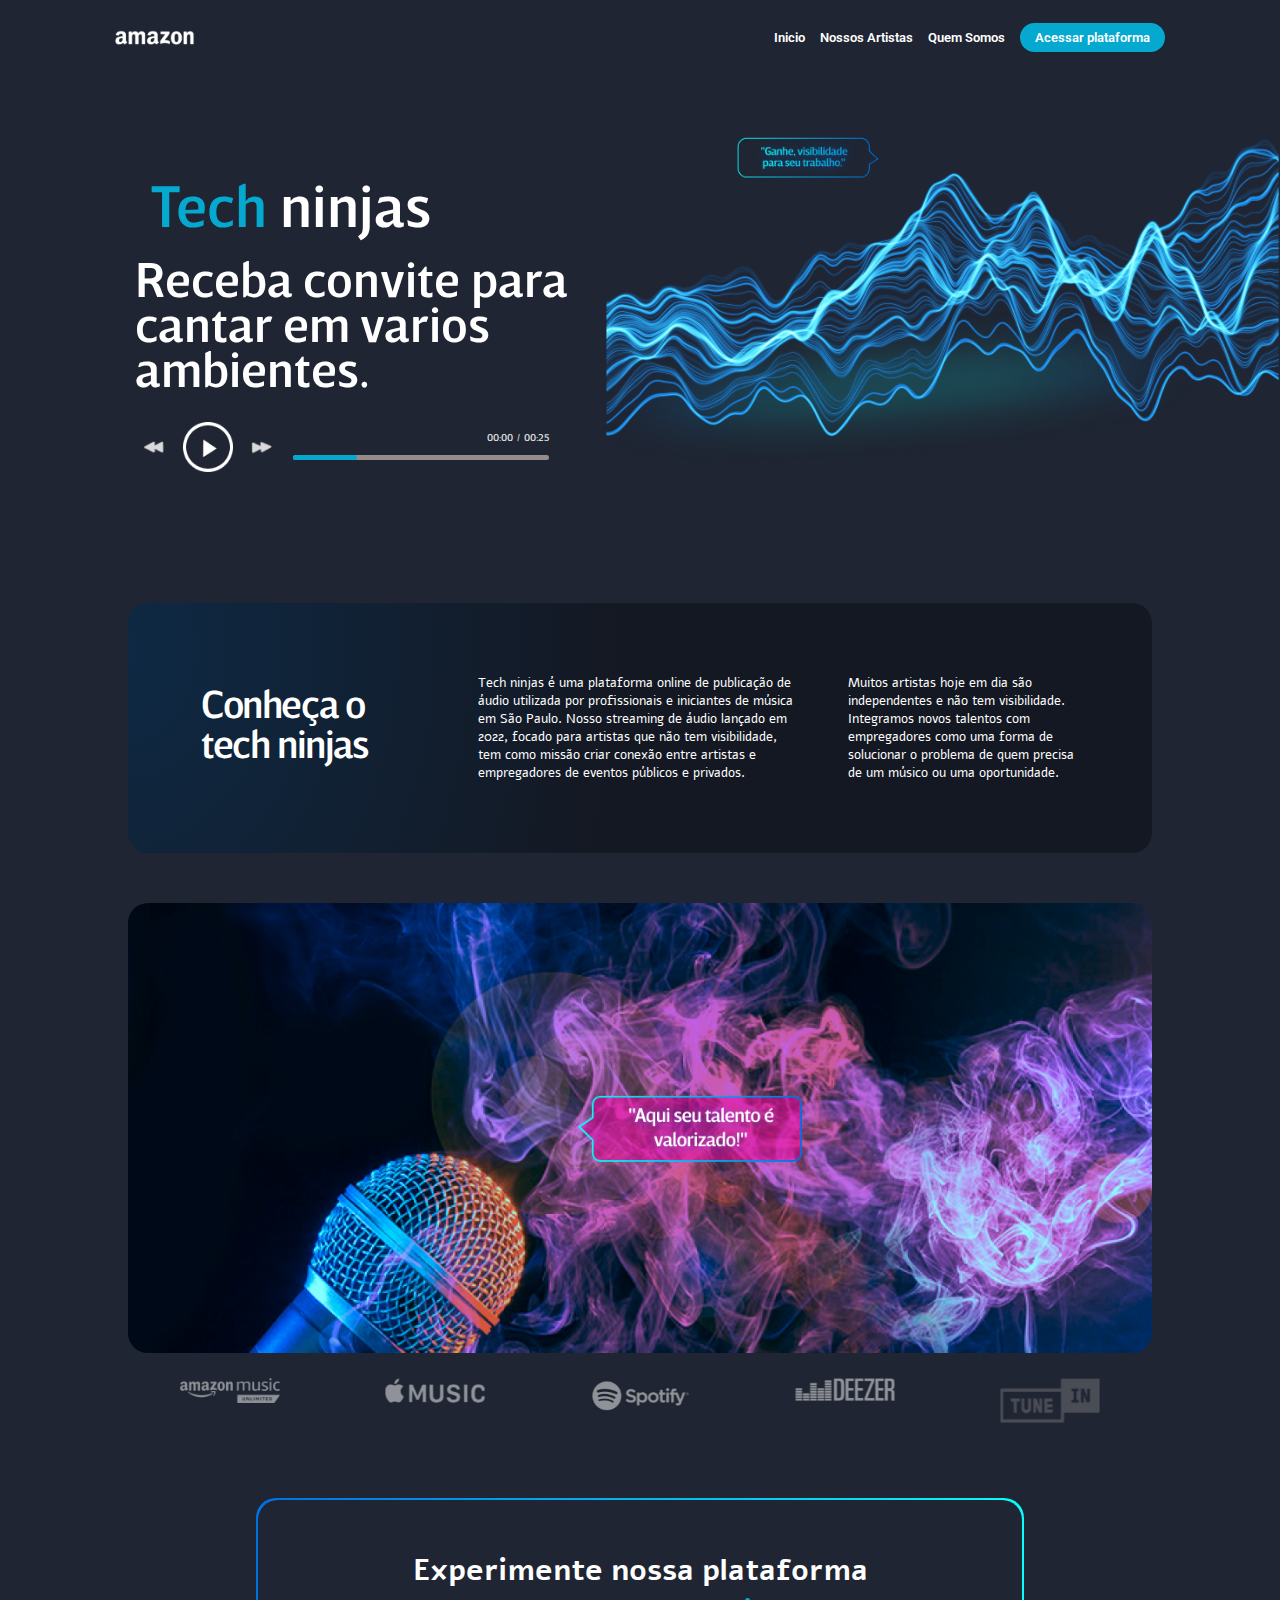
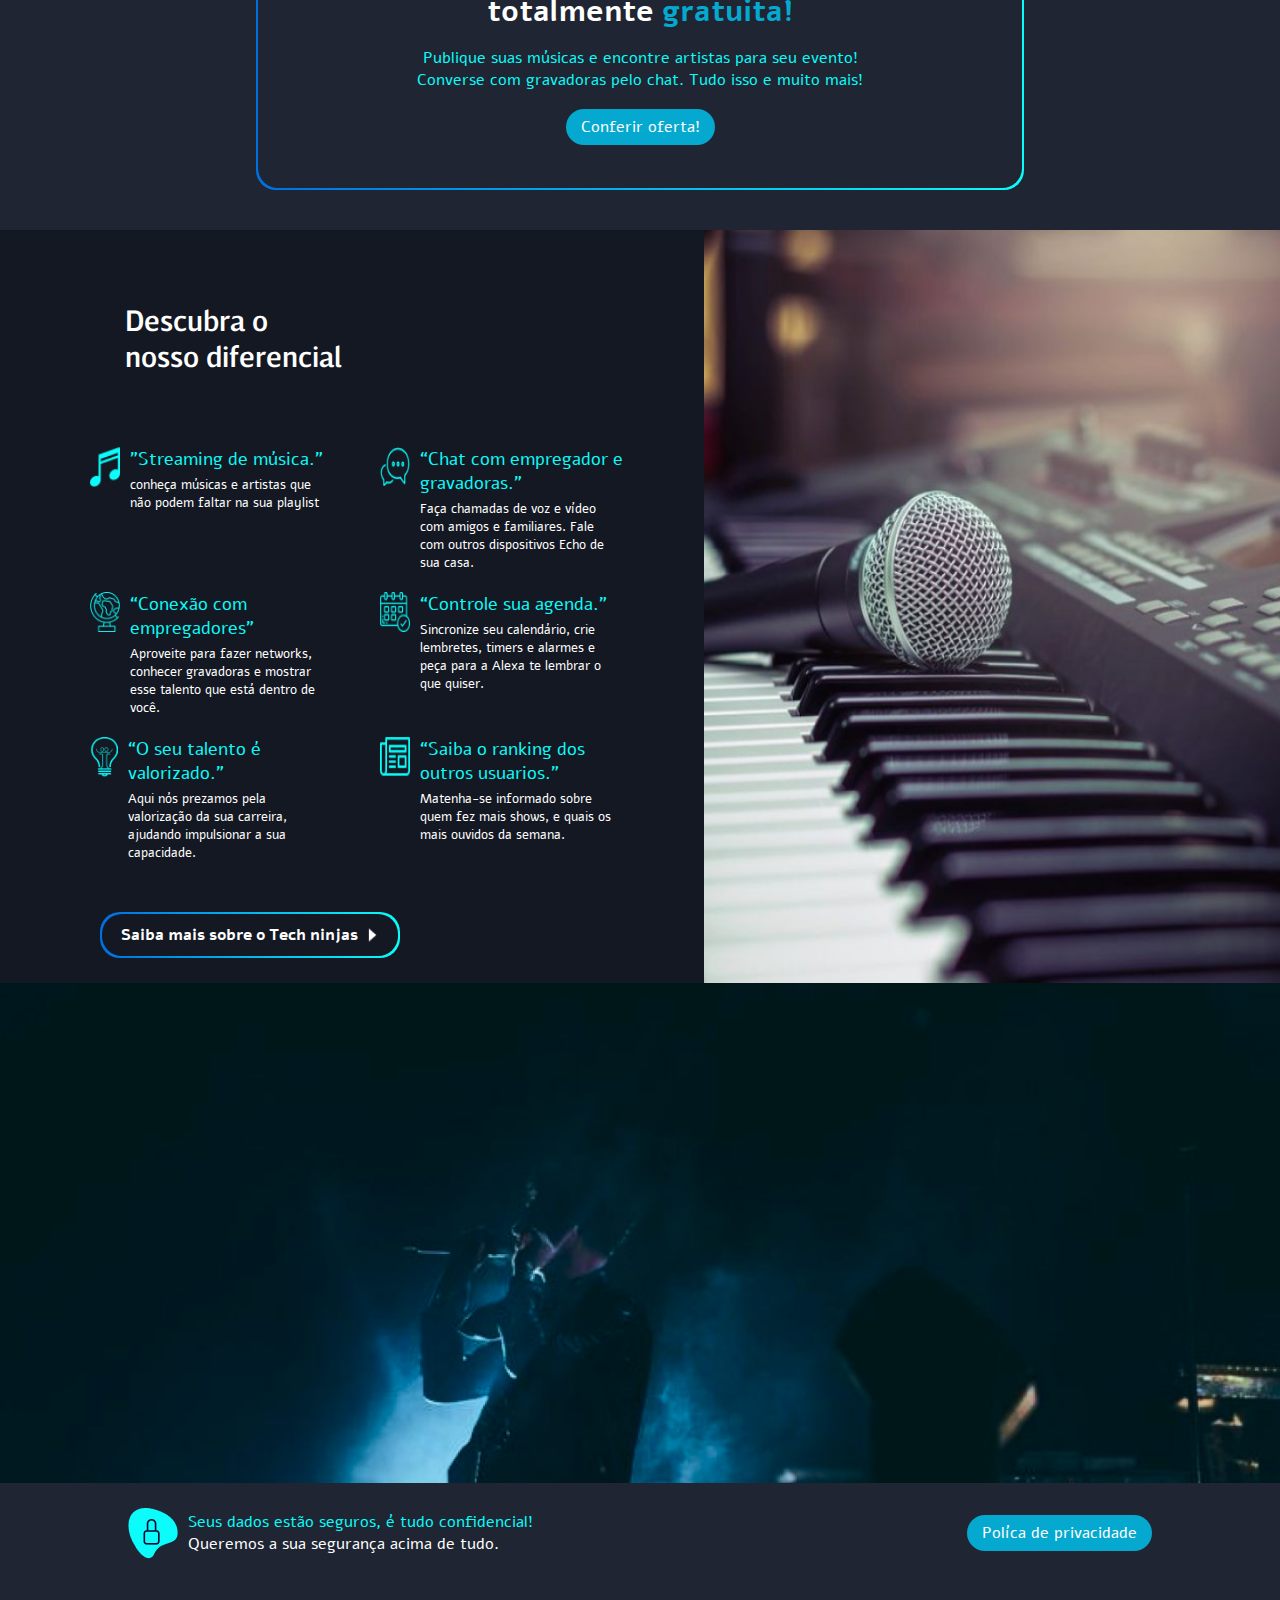
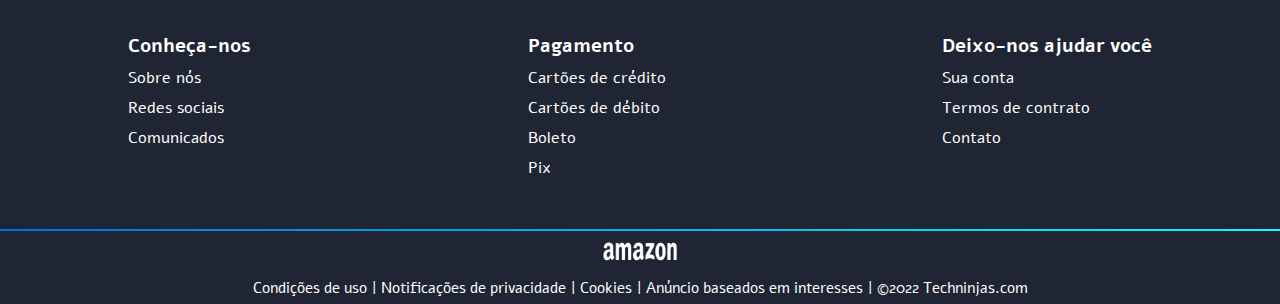
==== index.html @ 5937e390 "Home" ====
<!DOCTYPE html>
<html lang="en">

<head>
    <meta charset="UTF-8">
    <meta http-equiv="X-UA-Compatible" content="IE=edge">
    <meta name="viewport" content="width=device-width, initial-scale=1.0">
    <link rel="stylesheet" href="./css/fonts.css">
    <link rel="stylesheet" href="./css/index.css">
    <title>Home</title>
</head>

<body>
    <header>
        <nav>
            <img src="./img/home/logo.png" alt="logo" class="logo">
            <ul class="menu-principal">
                <li> <a href="#">Inicio</a> </li>
                <li> <a href="#">Nossos Artistas</a> </li>
                <li> <a href="#">Quem Somos</a> </li>
                <li> <a href="#" class="acessar">Acessar plataforma</a> </li>
            </ul>
        </nav>
    </header>
    <main>
        <section class="section-1">
            <div class="esquerda">
                <span class="titulo"><span>Tech</span> ninjas</span>
                <p>Receba convite para cantar em varios ambientes.</p>
                <div class="player">
                    <img src="./img/home/back.png" alt="" class="back">
                    <img src="./img/home/play.png" alt="" class="play">
                    <img src="./img/home/next.png" alt="" class="next">
                    <div class="progresso">
                        <span>
                            <span class="atual" id="atual">00:00 </span> &nbsp; / &nbsp; <span class="total" id="total">
                                00:25</span>
                        </span>
                        <progress id="progress" min="0" step="1" max="100" value="25">50</progress>
                    </div>
                </div>
            </div>
            <div class="direita">
                <img src="./img/home/Imagem_destaque.png" alt="imagem">
            </div>
        </section>

        <section class="section-2">
            <div>
                <h5>Conheça o tech ninjas</h5>
                <p>Tech ninjas é uma plataforma online de publicação de áudio utilizada por profissionais e iniciantes
                    de música em São Paulo. Nosso streaming de áudio lançado em 2022, focado para artistas que não tem
                    visibilidade, tem como missão criar conexão entre artistas e empregadores de eventos públicos e
                    privados.</p>
                <p class="ultimo-texto">Muitos artistas hoje em dia são independentes e não tem visibilidade. Integramos
                    novos talentos com
                    empregadores como uma forma de solucionar o problema de quem precisa de um músico ou uma
                    oportunidade.</p>
            </div>
        </section>
        <section class="section-3">
            <div>
                <div class="fundo_microfone"></div>
                <div class="patrocinios">
                    <img src="./img/home/amazon-music.png" alt="">
                    <img src="./img/home/apple-music.png" alt="">
                    <img src="./img/home/spotify.png" alt="">
                    <img src="./img/home/deezer.png" alt="">
                    <img src="./img/home/tunein.png" alt="">
                </div>
            </div>
        </section>

        <section class="section-4">
            <div class="borda">
                <div class="conteudo">
                    <h4>
                        Experimente nossa plataforma
                        <br>
                        totalmente <span class="destaque"> gratuita!</span>
                    </h4>
                    <p>
                        Publique suas músicas e encontre artistas para seu evento! <br>
                        Converse com gravadoras pelo chat. Tudo isso e muito mais!
                    </p>
                    <a href="#" class="acessar">Conferir oferta!</a>
                </div>
            </div>
        </section>

        <section class="section-5">
            <div class="esquerda">
                <div class="conteudo">
                    <h4>Descubra o <br> nosso diferencial </h4>
                    <div class="diferenciais">
                        <div class="diferencial">
                            <img src="./img/home/nota-musical.png" alt="">
                            <div>
                                <h5>"Streaming de música."</h5>
                                <p>conheça músicas e artistas que <br> não podem faltar na sua playlist </p>
                            </div>
                        </div>
                        <div class="diferencial">
                            <img src="./img/home/Group.png" alt="">
                            <div>
                                <h5>“Chat com empregador e gravadoras.”</h5>
                                <p>Faça chamadas de voz e vídeo <br> com amigos e familiares. Fale <br> com outros
                                    dispositivos
                                    Echo de <br> sua casa. </p>
                            </div>
                        </div>
                        <div class="diferencial">
                            <img src="./img/home/globo-terrestre.png" alt="">
                            <div>
                                <h5>“Conexão com empregadores”</h5>
                                <p>Aproveite para fazer networks, <br> conhecer gravadoras e mostrar <br> esse talento
                                    que está dentro de <br> você.</p>
                            </div>
                        </div>
                        <div class="diferencial">
                            <img src="./img/home/data-limite.png" alt="">
                            <div>
                                <h5>“Controle sua agenda.”</h5>
                                <p>Sincronize seu calendário, crie <br> lembretes, timers e alarmes e <br> peça para a
                                    Alexa te
                                    lembrar o <br> que quiser.
                                </p>
                            </div>
                        </div>
                        <div class="diferencial">
                            <img src="./img/home/talento.png" alt="">
                            <div>
                                <h5>“O seu talento é valorizado.”</h5>
                                <p>Aqui nós prezamos pela <br> valorização da sua carreira, <br> ajudando impulsionar a
                                    sua <br>
                                    capacidade. </p>
                            </div>
                        </div>
                        <div class="diferencial">
                            <img src="./img/home/jornal.png" alt="">
                            <div>
                                <h5>“Saiba o ranking dos outros usuarios.”</h5>
                                <p>Matenha-se informado sobre <br> quem fez mais shows, e quais os <br> mais ouvidos da
                                    semana.
                                </p>
                            </div>
                        </div>
                    </div>
                    <div href="#" class="saiba-mais">
                        <a href="#">
                            <p>Saiba mais sobre o Tech ninjas <img src="./img/home/dashicons_controls-play.png" alt="">
                            </p>
                        </a>
                    </div>
                </div>
            </div>

            <div class="direita">
                <img src="./img/home/mic.png" alt="">
            </div>
        </section>

        <section class="section-6">
        </section>
    </main>
    <footer>
        <div class="privacidade">
            <div>
                <img src="./img/home/cadeado.png" alt="">
                <div>
                    <p class="destaque">Seus dados estão seguros, é tudo confidencial!</p>
                    <p>Queremos a sua segurança acima de tudo.</p>
                </div>
            </div>
            <div>

                <a href="#" class="acessar">Políca de privacidade</a>
            </div>
        </div>
        <div class="navegacao">
            <div>
                <h5>Conheça-nos</h5>
                <span>Sobre nós</span>
                <span>Redes sociais</span>
                <span>Comunicados</span>
            </div>
            <div>
                <h5>Pagamento</h5>
                <span>Cartões de crédito</span>
                <span>Cartões de débito</span>
                <span>Boleto</span>
                <span>Pix</span>
            </div>
            <div>
                <h5>Deixo-nos ajudar você</h5>
                <span>Sua conta</span>
                <span>Termos de contrato</span>
                <span>Contato</span>
            </div>
        </div>
        <div class="fim-footer">
            <img src="./img/home/logo.png" alt="">
            <div>
                <span>Condições de uso</span>
                <span> | </span>
                <span>Notificações de privacidade</span>
                <span> | </span>
                <span>Cookies</span>
                <span> | </span>
                <span>Anúncio baseados em interesses</span>
                <span> | </span>
                <span>&copy;2022 Techninjas.com</span>
            </div>
        </div>
    </footer>
</body>

</html>
---- css/fonts.css ----
@import url("https://fonts.googleapis.com/css2?family=Roboto&display=swap");
@import url("https://fonts.googleapis.com/css2?family=Alef&display=swap");

@font-face {
    font-family: Breve-Sans-Text-Medium;
    src: url(../fonts/BreveSansTextMedium.otf);
}
---- css/index.css ----
* {
    margin: 0;
    padding: 0;
    box-sizing: border-box;
}

body {
    font-family: "Alef";
}

a {
    color: inherit;
    text-decoration: none;
}

li {
    list-style: none;
}

header {
    background-color: #1f2532;
    width: 100%;
}

header nav {
    display: flex;
    justify-content: space-between;
    width: 82%;
    margin: 0 auto;
    padding: 30px 0;
}

.logo {
    width: 80px;
    height: 15px;
}

.menu-principal {
    color: #fff;
    display: flex;
    gap: 15px;
    font-size: 13px;
    font-family: "Roboto", sans-serif;
    font-weight: 600;
}

.acessar {
    color: #fff;
    background-color: #05a9d0;
    padding: 7px 15px;
    border-radius: 25px;
}

/* ---------------------------------------------- */

main {
    width: 100%;
}

.section-1 {
    background-color: #1f2532;
    padding-top: 50px;
    padding-bottom: 50px;
    display: flex;
    font-family: Breve-Sans-Text-Medium;
    font-weight: 500;
}

.section-1 .esquerda {
    color: #fff;
    width: 50%;
    display: flex;
    flex-direction: column;
    align-items: center;
    padding-top: 50px;
}

.section-1 .titulo span {
    color: #05a9d0;
}

.section-1 .titulo {
    font-size: 60px;
}

.section-1 .esquerda p {
    font-size: 50px;
    width: 75%;
    margin-top: 15px;
    margin-left: 125px;
    line-height: 0.9;
}

.section-1 .esquerda .player {
    margin-top: 25px;
}

.section-1 .esquerda .player {
    display: flex;
    gap: 5px;
    margin-left: 110px;
    align-items: center;
}

.esquerda .player span {
    display: flex;
    justify-content: flex-end;
}

.back,
.next {
    width: 25px;
    height: 15px;
}

.play {
    width: 50px;
    height: 50px;
    margin: 0 10px;
}

.progresso {
    margin-left: 15px;
}

.progresso span {
    font-size: 10px;
    color: #d9d9d9;
}

.progresso progress {
    width: 20vw;
    border-radius: 25px;
    height: 5px;
    -webkit-appearance: none;
}

.progresso progress::-webkit-progress-bar {
    background-color: #948b8b;
    border-radius: 50px;
}

.progresso progress::-webkit-progress-value {
    border-radius: 50px;
    background-color: #05a9d0;
}

.section-1 .direita {
    position: relative;
    right: 0;
    width: 60%;
}

.section-1 .direita img {
    width: 100%;
}

.section-2 {
    width: 100%;
    background-color: #1f2532;
    padding: 50px 0;
}

.section-2 div {
    width: 80%;
    height: 250px;
    background-color: #fff;
    margin: 0 auto;

    background: radial-gradient(
            61.9% 325.48% at -0.51% 18.1%,
            #0e2944 0%,
            #141822 79.69%
        )
        /* warning: gradient uses a rotation that is not supported by CSS and may not behave as expected */;
    border-radius: 20px;

    display: flex;
    justify-content: space-around;
    align-items: center;
    padding: 0 50px;
    color: #fff;
}

.section-2 div h5 {
    font-family: Breve-Sans-Text-Medium;
    font-size: 40px;
    line-height: 40px;
    font-weight: 200;
    letter-spacing: -0.035em;
    width: 25%;
}

.section-2 div p {
    font-family: "Alef", sans-serif;
    display: block;
    width: 35%;
    font-weight: 400;
    font-size: 13px;
}

.section-2 .ultimo-texto {
    width: 25%;
}

.section-3 {
    width: 100%;
    background-color: #1f2532;
}

.section-3 > div {
    width: 80%;
    margin: 0 auto;
}

.section-3 .fundo_microfone {
    background-image: url("../img/home/fundo_microfone.png");
    width: 100%;
    height: 450px;
    background-size: cover;
    border-radius: 20px;
    margin-bottom: 25px;
}

.section-3 .patrocinios {
    width: 100%;
    display: flex;
    justify-content: space-around;
}

.section-3 .patrocinios img {
    width: 100px;
    height: 100%;
}

.section-4 {
    width: 100%;
    background-color: #1f2532;
    padding: 75px 0 40px 0;
}

.section-4 .borda {
    width: 60%;
    margin: 0 auto;
    text-align: center;
    padding: 2px;

    /* border: 2px solid; */
    border-radius: 20px;
    background: linear-gradient(90deg, #0071e3 1.31%, #0bfcfa 100%);
    /* border-image-slice: 1; */
}

.section-4 .conteudo {
    background-color: #1f2532;
    padding: 50px;
    border-radius: 20px;
    font-family: "Alef", sans-serif;
}

.section-4 .conteudo h4 {
    color: #fff;
    font-weight: 600;
    font-size: 30px;
}

.section-4 .conteudo p {
    margin: 15px 0 25px 0;
    color: #0bfcfa;
}

.section-4 .conteudo .destaque {
    color: #05a9d0;
}

.section-5 {
    width: 100%;

    display: flex;
    background-color: #141822;
}

.section-5 .esquerda {
    width: 55%;
    padding-bottom: 2%;
    height: auto;
}

.section-5 .conteudo {
    color: #fff;

    width: 80%;
    margin: 0 auto;
    padding-top: 75px;
}

.section-5 .conteudo h4 {
    font-family: Breve-Sans-Text-Medium;
    font-size: 30px;
    font-weight: 400;
    margin-bottom: 50px;
    margin-left: 55px;
}

.section-5 .diferenciais {
    display: flex;
    flex-wrap: wrap;
    justify-content: space-between;
}

.section-5 .diferencial {
    display: flex;
    font-family: "Alef", sans-serif;
    width: 45%;
    margin-top: 20px;
    margin-left: 20px;
}

.section-5 .diferencial img {
    width: 30px;
    height: 40px;
    margin-right: 10px;
}

.section-5 .diferencial h5 {
    color: #0bfcfa;
    font-size: 18px;
    font-weight: 400;
}

.section-5 .diferencial p {
    margin-top: 5px;
    font-size: 13px;
    font-weight: 400;
}

.section-5 .direita {
    width: 45%;
    height: auto;
}

.section-5 .direita img {
    width: 100%;
    height: 100%;
}

.saiba-mais {
    border-radius: 20px;
    font-family: "Alef";
    background: linear-gradient(90deg, #0071e3 1.31%, #0bfcfa 100%);
    padding: 2px;
    display: block;
    width: 300px;
    margin-top: 50px;
    margin-left: 30px;
    text-align: center;
}

.saiba-mais p {
    border-radius: 20px;
    background-color: #141822;
    padding: 10px;
    color: #fff;
    width: 100%;
    text-align: center;
    font-weight: 600;
    display: flex;
    justify-content: center;
}

.saiba-mais p img {
    width: 15px;
    margin-left: 7px;
}

.section-6 {
    width: 100%;
    height: 500px;
    background-image: url(../img/home/show.png);
    background-size: cover;
}

footer {
    width: 100%;
    background-color: #1f2532;
    padding-bottom: 5px;
}

footer .privacidade {
    width: 80%;
    margin: 0 auto;
    display: flex;
    justify-content: space-between;
    height: 100px;
}

.privacidade > div {
    display: flex;
    align-items: center;
    color: #fff;
    font-family: "Alef", sans-serif;
}

.privacidade .destaque {
    color: #0bfcfa;
}

.privacidade img {
    width: 50px;
    margin-right: 10px;
}

.privacidade a {
    height: auto;
    /* opacity: 0.9; */
}

footer .navegacao {
    width: 80%;
    margin: 50px auto;
    display: flex;
    justify-content: space-between;
}

footer .navegacao div {
    color: #fff;
    display: flex;
    flex-direction: column;
    gap: 0.5em;
}

footer .navegacao div h5 {
    font-size: 19px;
}

.fim-footer {
    color: #fff;
    text-align: center;

    border-top: 2px solid transparent;
    border-image: linear-gradient(90deg, #0071e3 1.31%, #0bfcfa 100%);
    border-image-slice: 1;
    padding-top: 10px;
}

.fim-footer img {
    width: 75px;
    height: 20px;
    margin-bottom: 10px;
}

.fim-footer span {
    font-size: 15px;
}
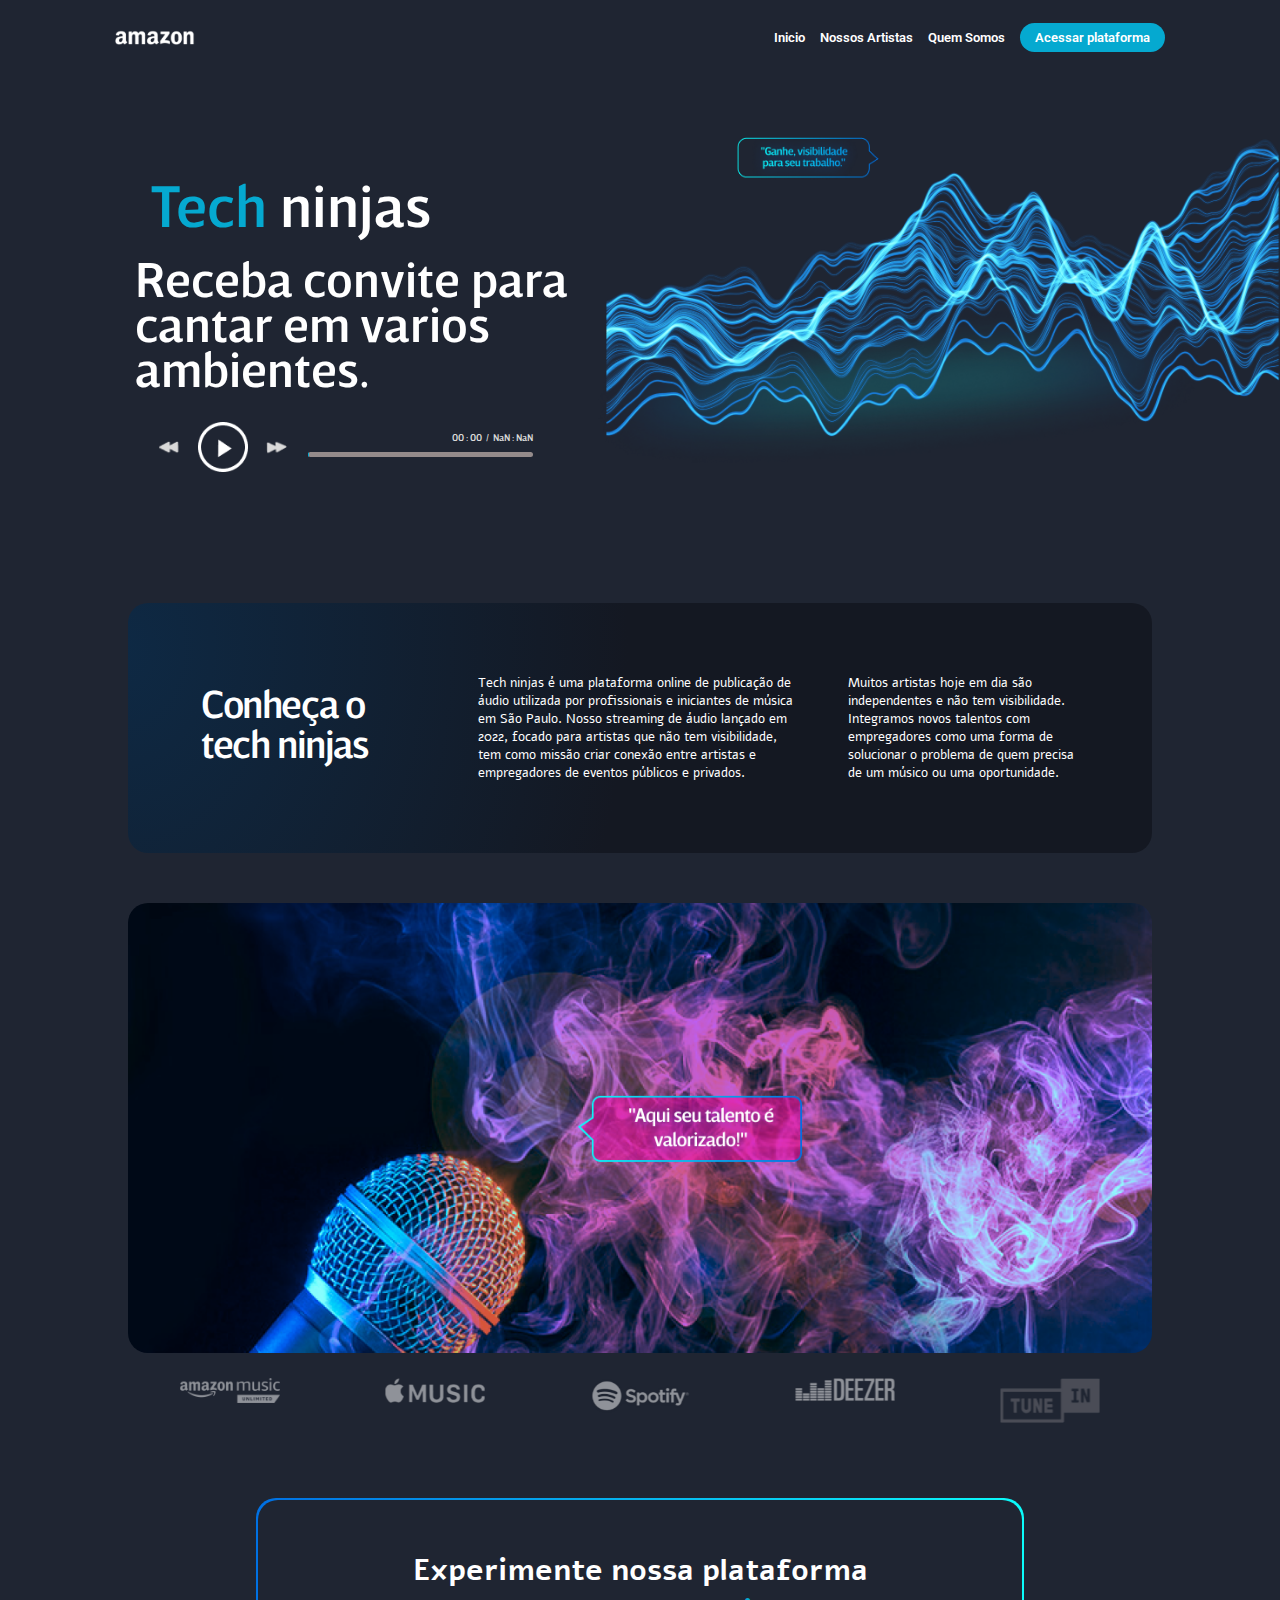
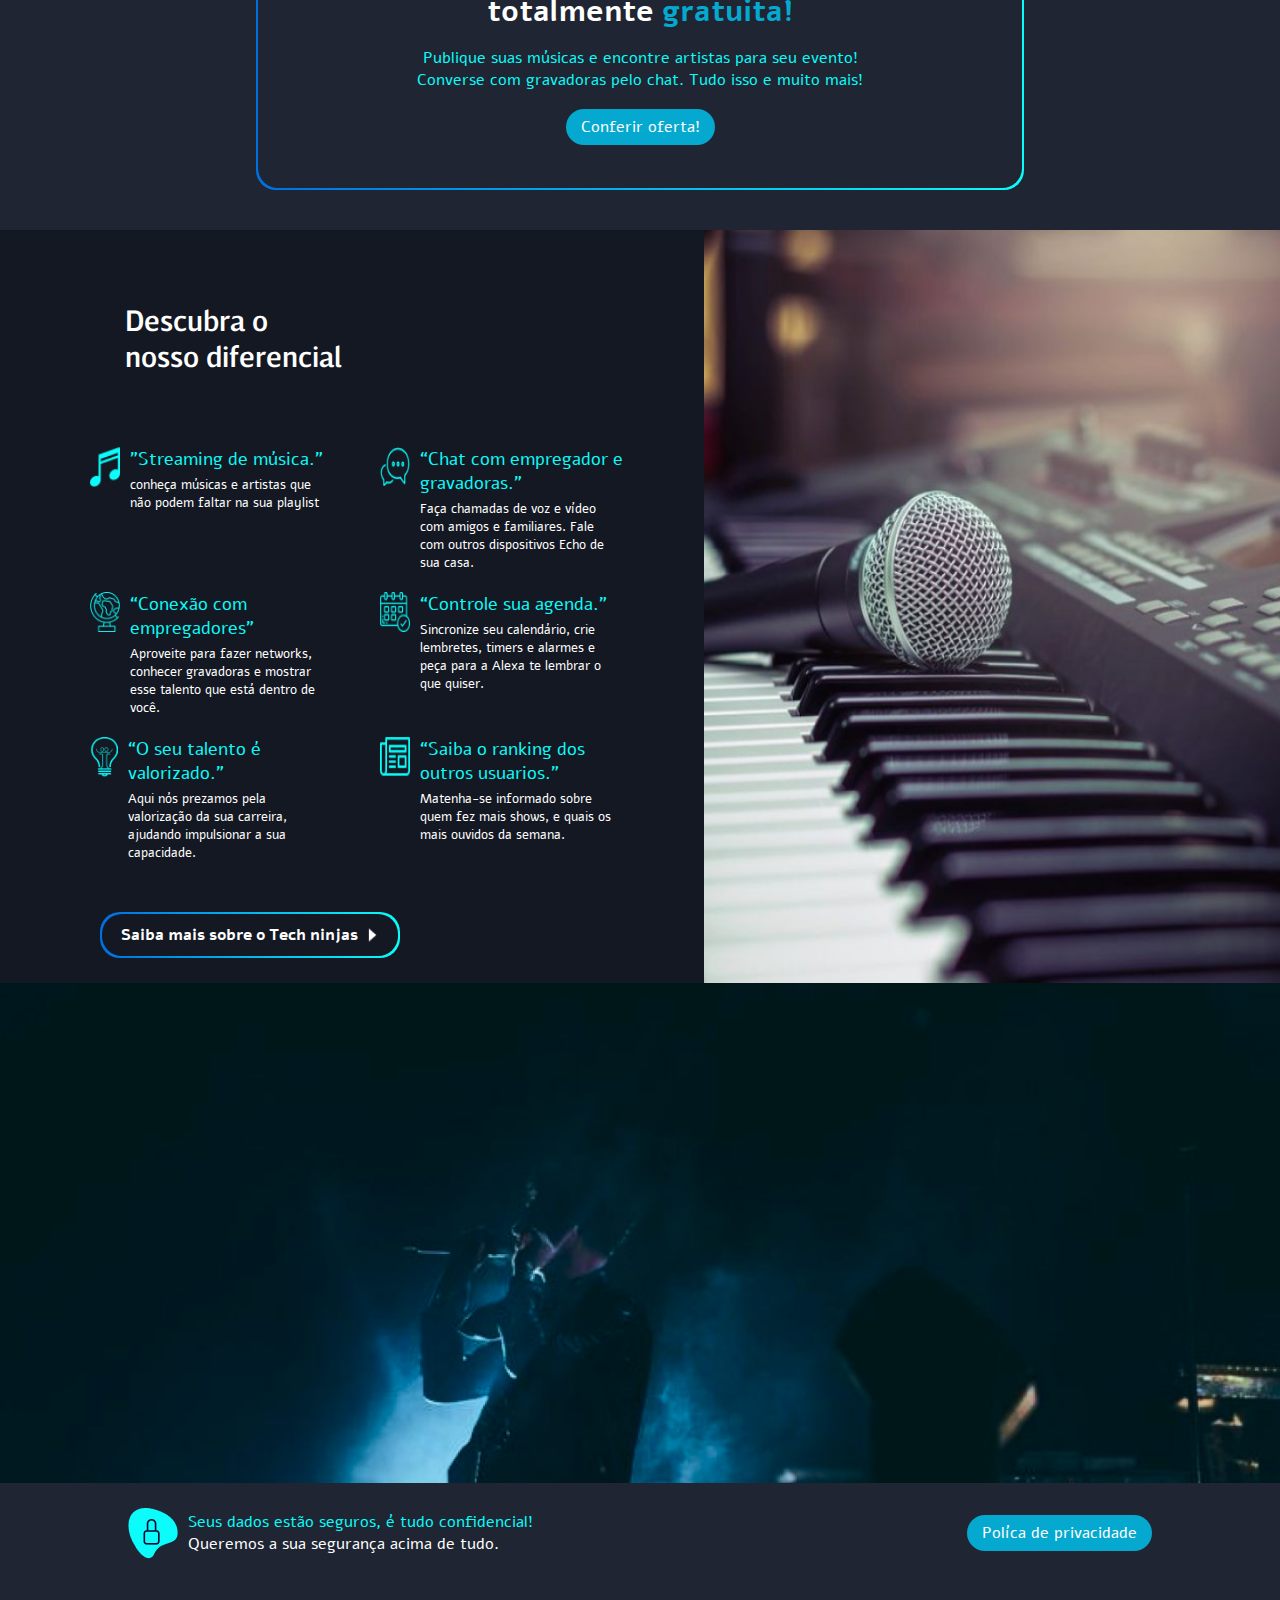
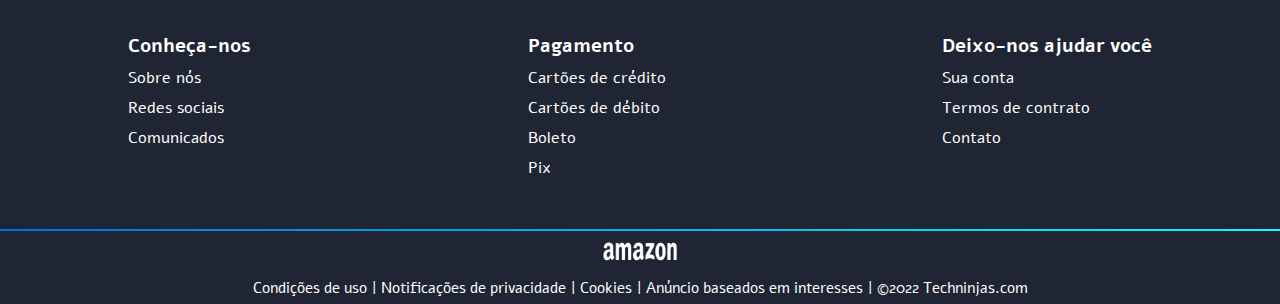
==== commit 8ed47689: "PLayer na home adicionado" ====
--- a/index.html
+++ b/index.html
@@ -11,6 +11,8 @@
 </head>
 
 <body>
+    <audio src="" id="audio"></audio>
+
     <header>
         <nav>
             <img src="./img/home/logo.png" alt="logo" class="logo">
@@ -18,30 +20,30 @@
                 <li> <a href="#">Inicio</a> </li>
                 <li> <a href="#">Nossos Artistas</a> </li>
                 <li> <a href="#">Quem Somos</a> </li>
-                <li> <a href="#" class="acessar">Acessar plataforma</a> </li>
+                <li> <a href="./Cadastro/cadastro.html" class="acessar">Acessar plataforma</a> </li>
             </ul>
         </nav>
     </header>
     <main>
         <section class="section-1">
             <div class="esquerda">
-                <span class="titulo"><span>Tech</span> ninjas</span>
+                <span class="titulo pulsar"><span>Tech</span> ninjas</span>
                 <p>Receba convite para cantar em varios ambientes.</p>
                 <div class="player">
-                    <img src="./img/home/back.png" alt="" class="back">
-                    <img src="./img/home/play.png" alt="" class="play">
-                    <img src="./img/home/next.png" alt="" class="next">
+                    <img src="./img/home/back.png" alt="" class="back" id="back" />
+                    <img src="./img/home/play.png" alt="" class="play" id="play" />
+                    <img src="./img/home/next.png" alt="" class="next" id="next" />
                     <div class="progresso">
                         <span>
                             <span class="atual" id="atual">00:00 </span> &nbsp; / &nbsp; <span class="total" id="total">
-                                00:25</span>
+                                00:00</span>
                         </span>
-                        <progress id="progress" min="0" step="1" max="100" value="25">50</progress>
+                        <input type="range" class="" id="progresso" value="25">
                     </div>
                 </div>
             </div>
             <div class="direita">
-                <img src="./img/home/Imagem_destaque.png" alt="imagem">
+                <img src="./img/home/Imagem_destaque.png" class="pulsar" alt="imagem">
             </div>
         </section>
 
@@ -213,6 +215,8 @@
             </div>
         </div>
     </footer>
+
+    <script src="./js/index.js"></script>
 </body>
 
 </html>--- a/css/index.css
+++ b/css/index.css
@@ -64,6 +64,7 @@
     display: flex;
     font-family: Breve-Sans-Text-Medium;
     font-weight: 500;
+    overflow-x: hidden;
 }
 
 .section-1 .esquerda {
@@ -111,9 +112,11 @@
 .next {
     width: 25px;
     height: 15px;
+    cursor: pointer;
 }
 
 .play {
+    cursor: pointer;
     width: 50px;
     height: 50px;
     margin: 0 10px;
@@ -121,6 +124,7 @@
 
 .progresso {
     margin-left: 15px;
+    width: 225px;
 }
 
 .progresso span {
@@ -128,21 +132,52 @@
     color: #d9d9d9;
 }
 
-.progresso progress {
-    width: 20vw;
-    border-radius: 25px;
+.progresso input {
+    overflow: hidden;
+    width: 100%;
+    -webkit-appearance: none;
     height: 5px;
+    border-radius: 10px;
+    background-color: #948b8b;
+    cursor: pointer;
+}
+
+.progresso input::-webkit-slider-thumb {
     -webkit-appearance: none;
-}
-
-.progresso progress::-webkit-progress-bar {
-    background-color: #948b8b;
-    border-radius: 50px;
-}
-
-.progresso progress::-webkit-progress-value {
-    border-radius: 50px;
-    background-color: #05a9d0;
+    width: 1px;
+    height: 20px;
+    background: #05a9d0;
+    box-shadow: -400px 0 0 400px #05a9d0;
+}
+
+.pulse {
+    animation: pulse 0.7s infinite;
+
+    animation-direction: alternate;
+    -webkit-animation-name: pulse;
+    animation-name: pulse;
+}
+
+@-webkit-keyframes pulse {
+    0% {
+        /* -webkit-transform: scale(1); */
+        -webkit-filter: brightness(100%);
+    }
+    100% {
+        /* -webkit-transform: scale(1.1); */
+        -webkit-filter: brightness(200%);
+    }
+}
+
+@keyframes pulse {
+    0% {
+        /* transform: scale(1); */
+        filter: brightness(100%);
+    }
+    100% {
+        /* transform: scale(1.1); */
+        filter: brightness(200%);
+    }
 }
 
 .section-1 .direita {
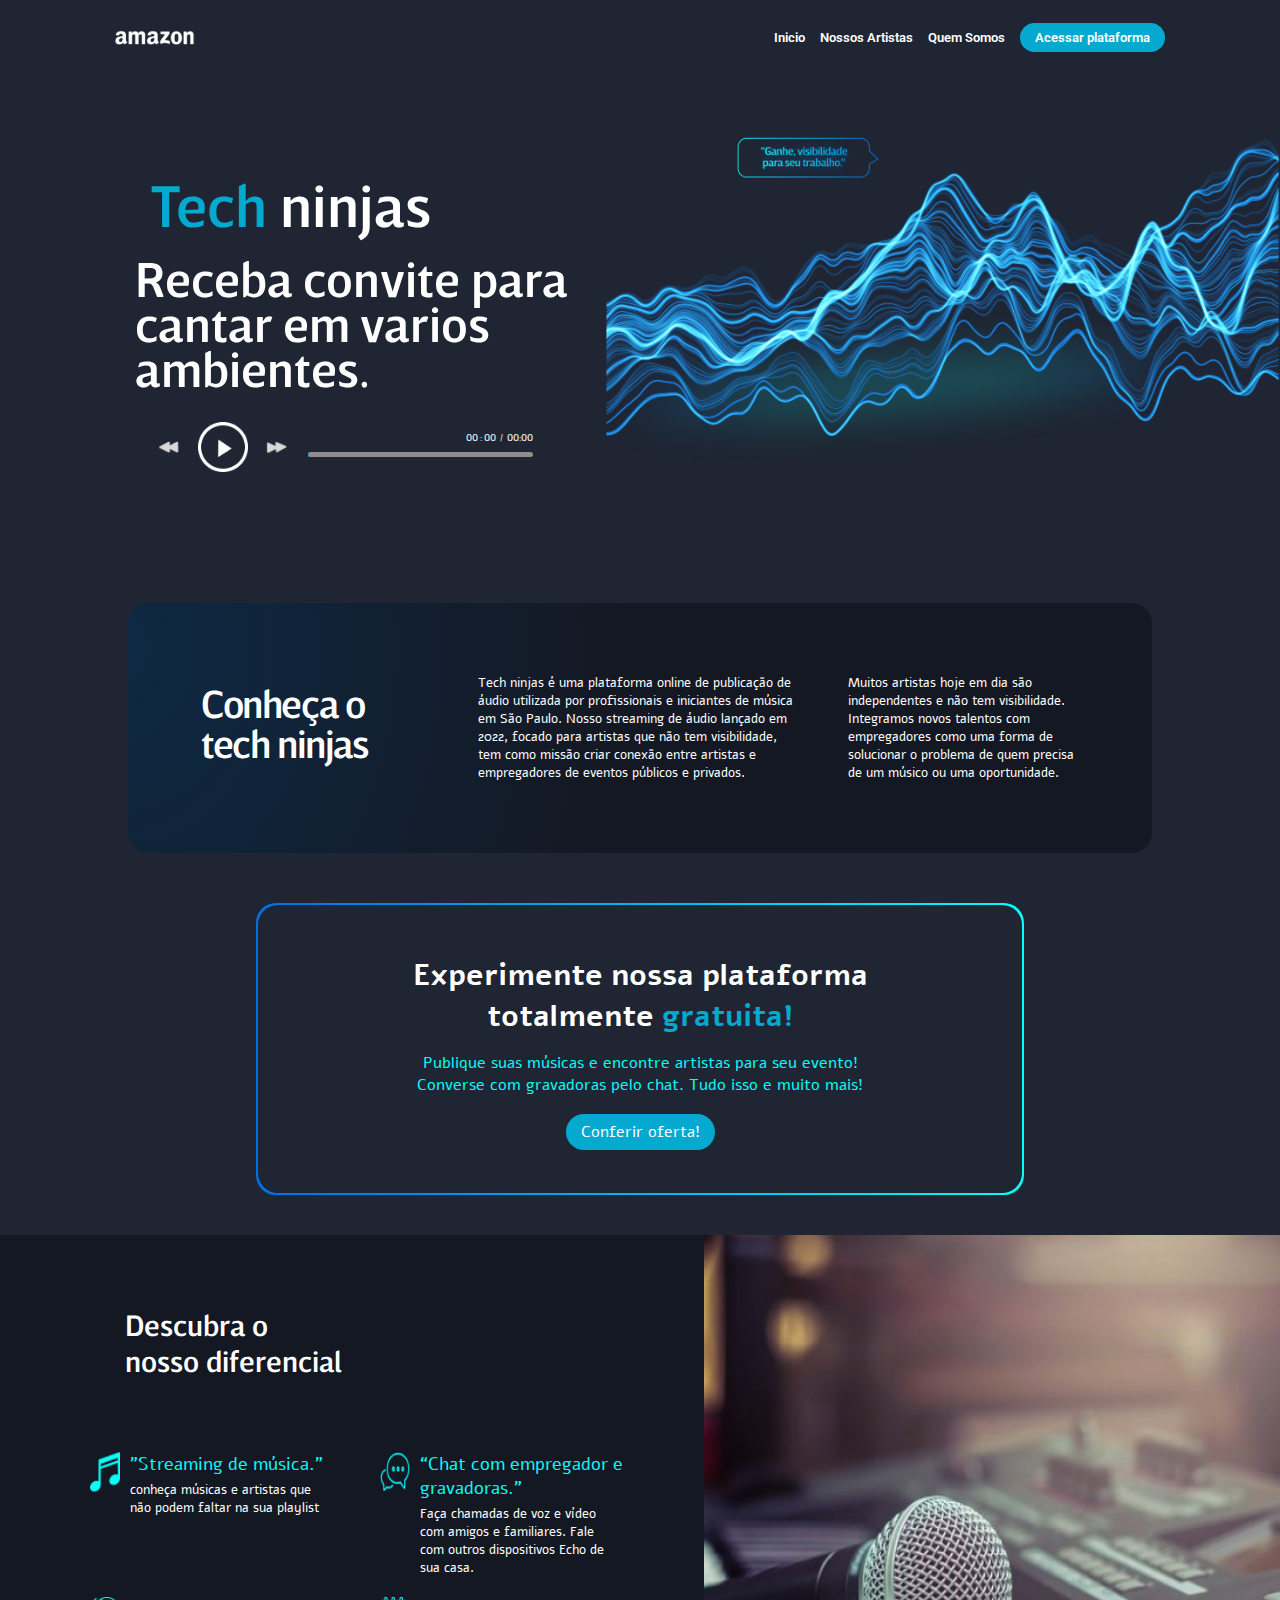
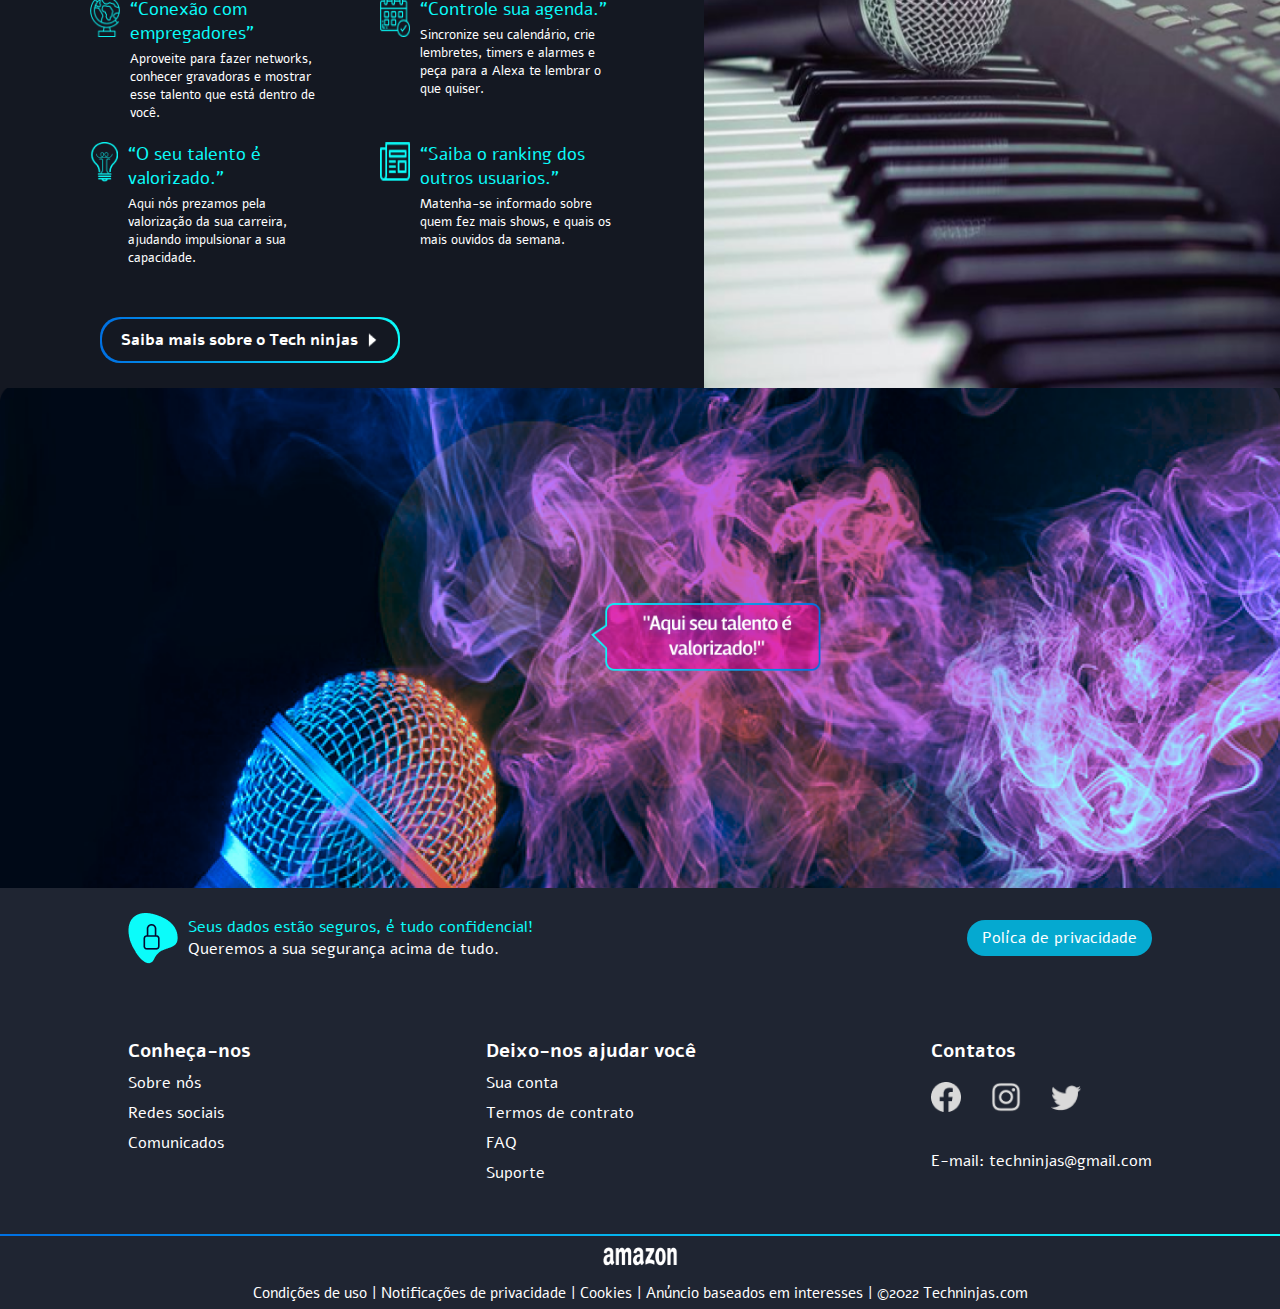
==== commit 935b6e53: "Atualizando footer home" ====
--- a/index.html
+++ b/index.html
@@ -60,18 +60,6 @@
                     oportunidade.</p>
             </div>
         </section>
-        <section class="section-3">
-            <div>
-                <div class="fundo_microfone"></div>
-                <div class="patrocinios">
-                    <img src="./img/home/amazon-music.png" alt="">
-                    <img src="./img/home/apple-music.png" alt="">
-                    <img src="./img/home/spotify.png" alt="">
-                    <img src="./img/home/deezer.png" alt="">
-                    <img src="./img/home/tunein.png" alt="">
-                </div>
-            </div>
-        </section>
 
         <section class="section-4">
             <div class="borda">
@@ -187,17 +175,21 @@
                 <span>Comunicados</span>
             </div>
             <div>
-                <h5>Pagamento</h5>
-                <span>Cartões de crédito</span>
-                <span>Cartões de débito</span>
-                <span>Boleto</span>
-                <span>Pix</span>
-            </div>
-            <div>
                 <h5>Deixo-nos ajudar você</h5>
                 <span>Sua conta</span>
                 <span>Termos de contrato</span>
-                <span>Contato</span>
+                <span>FAQ</span>
+                <span>Suporte</span>
+            </div>
+            <div>
+                <h5>Contatos</h5>
+                <div class="redes">
+                    <img src="./img/home/face.png" alt="" />
+                    <img src="./img/home/insta.png" alt="" />
+                    <img src="./img/home/twitter.png" alt="" />
+                </div>
+                <br>
+                <span>E-mail: techninjas@gmail.com</span>
             </div>
         </div>
         <div class="fim-footer">
--- a/css/index.css
+++ b/css/index.css
@@ -6,6 +6,7 @@
 
 body {
     font-family: "Alef";
+    background-color: #141822;
 }
 
 a {
@@ -238,40 +239,10 @@
     width: 25%;
 }
 
-.section-3 {
-    width: 100%;
-    background-color: #1f2532;
-}
-
-.section-3 > div {
-    width: 80%;
-    margin: 0 auto;
-}
-
-.section-3 .fundo_microfone {
-    background-image: url("../img/home/fundo_microfone.png");
-    width: 100%;
-    height: 450px;
-    background-size: cover;
-    border-radius: 20px;
-    margin-bottom: 25px;
-}
-
-.section-3 .patrocinios {
-    width: 100%;
-    display: flex;
-    justify-content: space-around;
-}
-
-.section-3 .patrocinios img {
-    width: 100px;
-    height: 100%;
-}
-
 .section-4 {
     width: 100%;
     background-color: #1f2532;
-    padding: 75px 0 40px 0;
+    padding: 0px 0 40px 0;
 }
 
 .section-4 .borda {
@@ -411,8 +382,11 @@
 .section-6 {
     width: 100%;
     height: 500px;
-    background-image: url(../img/home/show.png);
+    background-image: url(../img/home/fundo_microfone.png);
     background-size: cover;
+    /* margin-top: -50px; */
+    position: relative;
+    z-index: -1;
 }
 
 footer {
@@ -487,3 +461,15 @@
 .fim-footer span {
     font-size: 15px;
 }
+
+.redes {
+    width: 150px;
+    display: flex;
+    flex-direction: row !important;
+    justify-content: space-between;
+    padding-top: 10px;
+}
+
+.redes img {
+    width: 30px;
+}
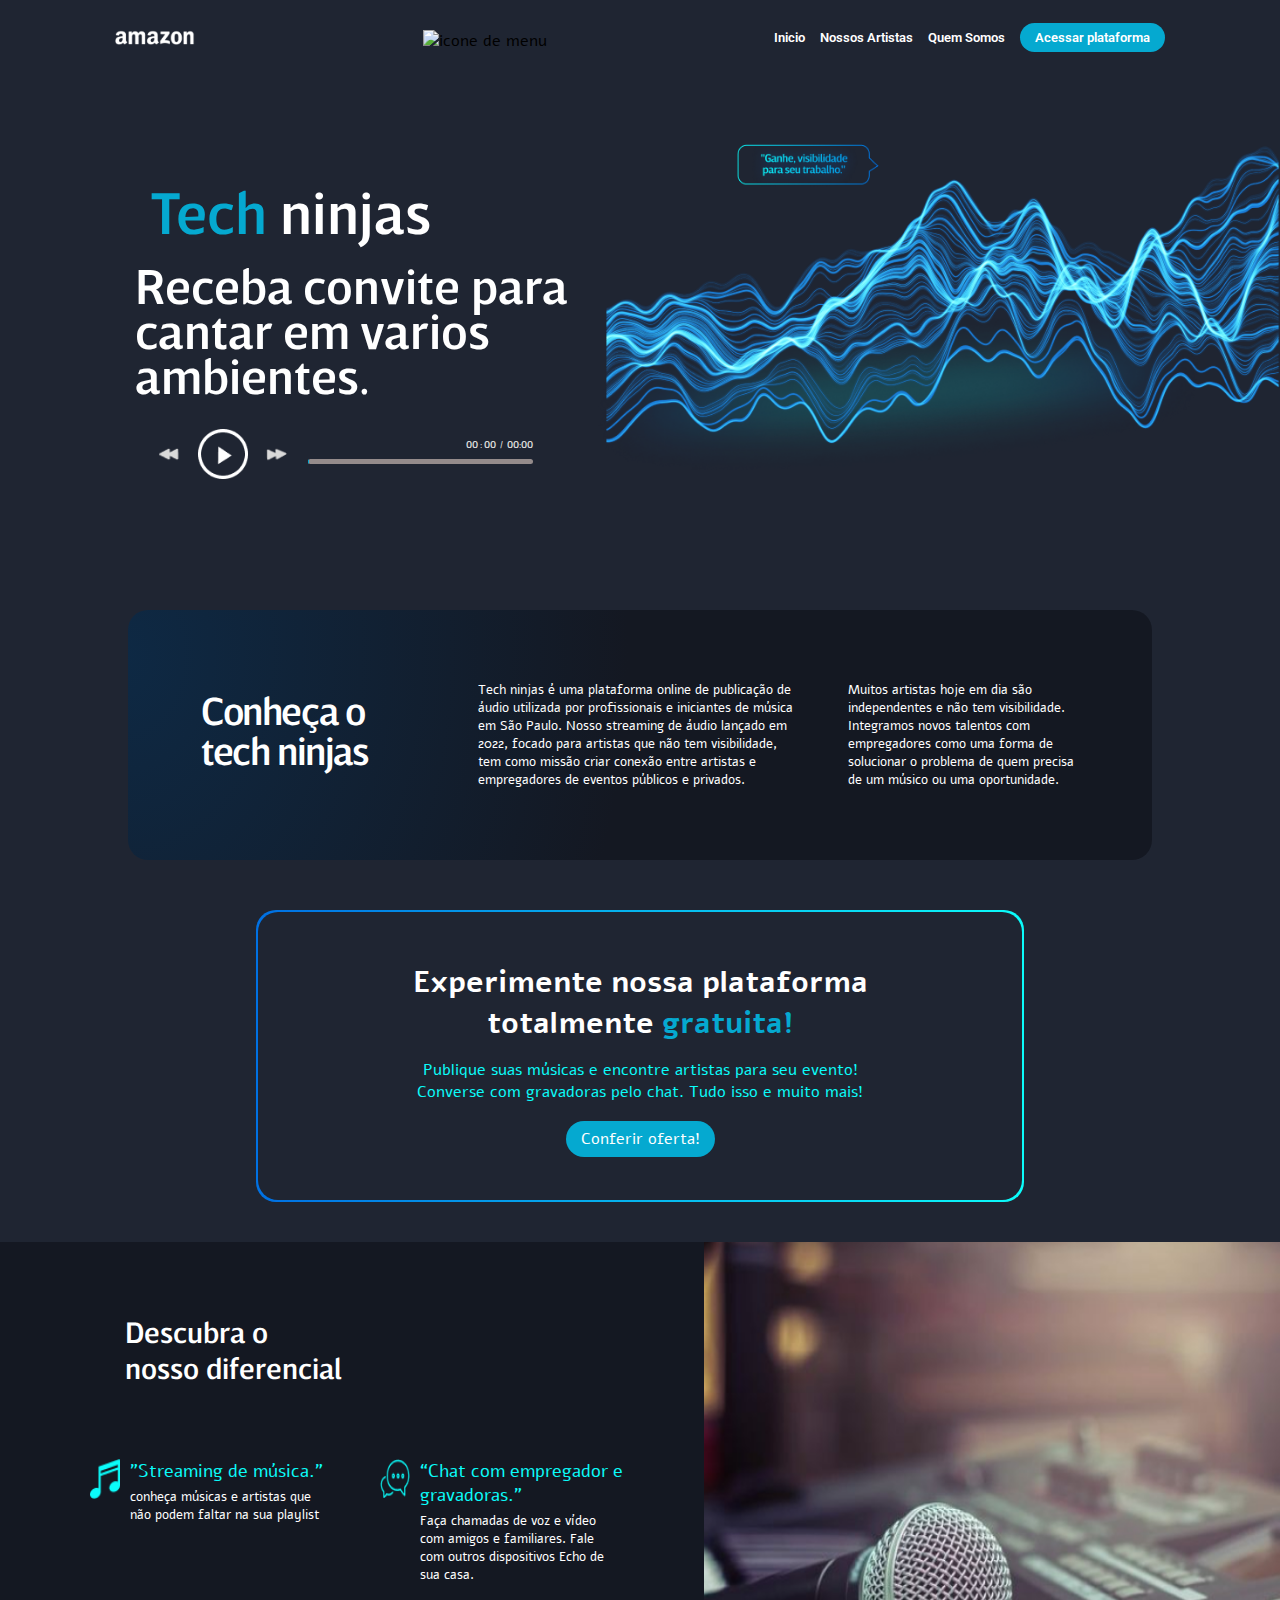
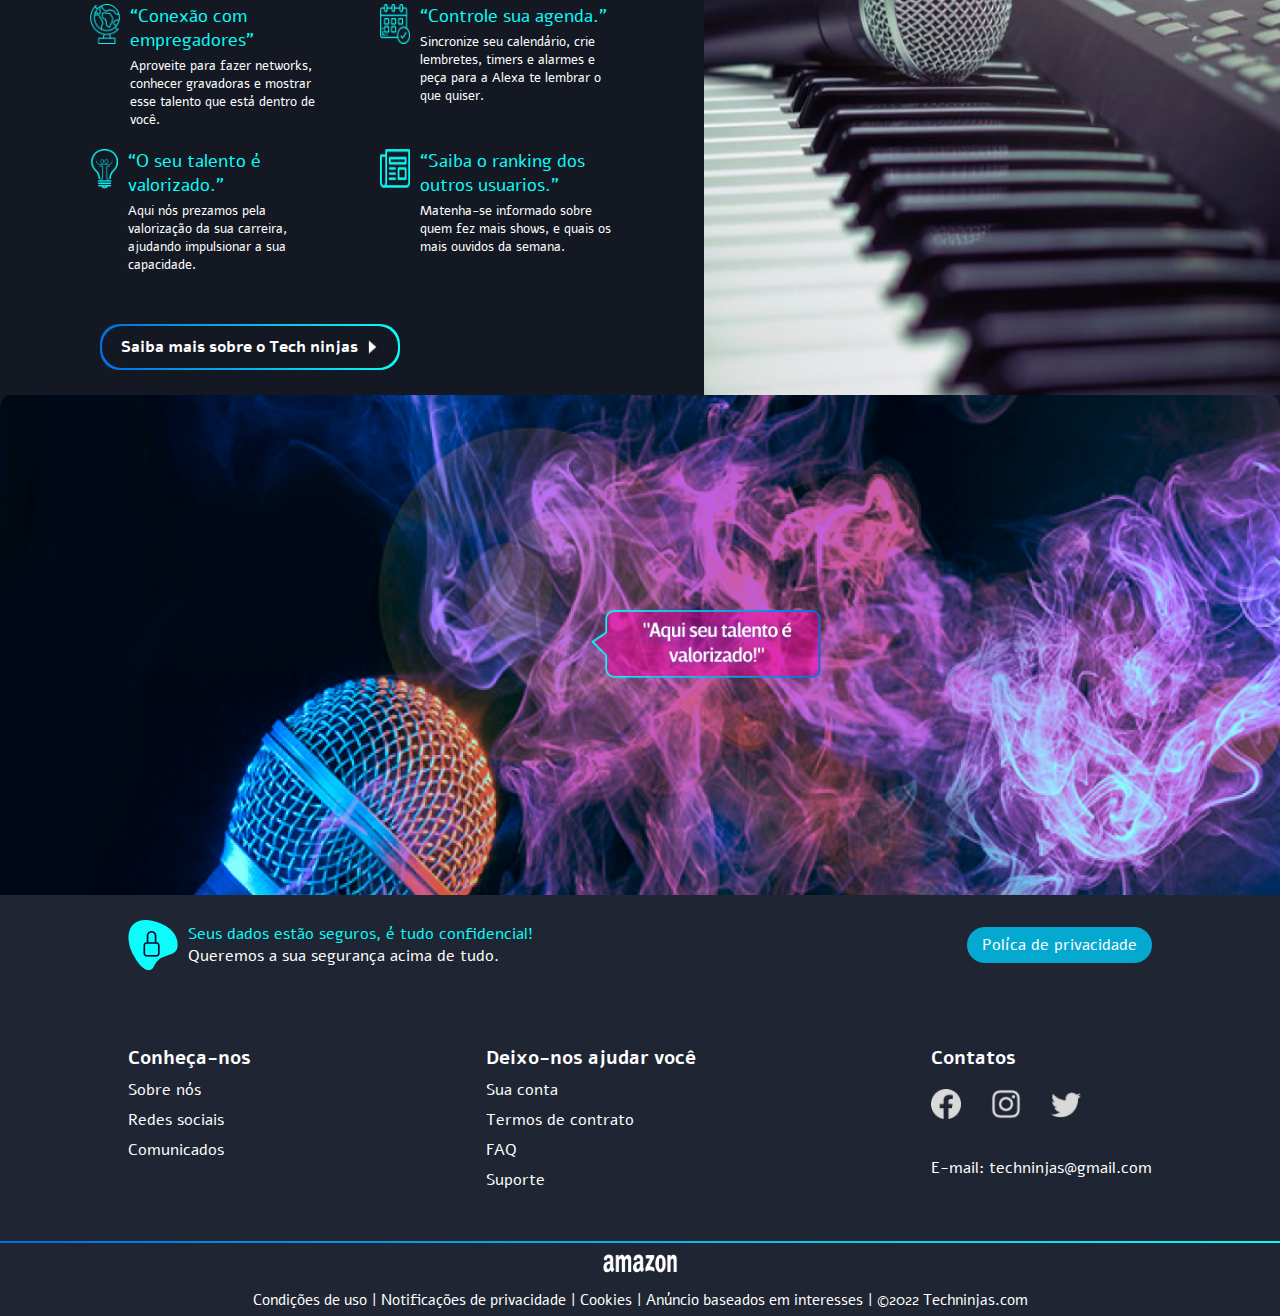
==== commit bf6d5b2f: "Adicionando tela de Login, finalizando a de cadastro e indexando links." ====
--- a/index.html
+++ b/index.html
@@ -11,16 +11,20 @@
 </head>
 
 <body>
-    <audio src="" id="audio"></audio>
 
     <header>
         <nav>
             <img src="./img/home/logo.png" alt="logo" class="logo">
-            <ul class="menu-principal">
+
+            <div class="menu-icon" id="menu-icon">
+                <img src="./img/home/menu.png" alt="icone de menu">
+            </div>
+
+            <ul class="menu-principal" id="menu-principal">
                 <li> <a href="#">Inicio</a> </li>
                 <li> <a href="#">Nossos Artistas</a> </li>
                 <li> <a href="#">Quem Somos</a> </li>
-                <li> <a href="./Cadastro/cadastro.html" class="acessar">Acessar plataforma</a> </li>
+                <li> <a href="./login/index.html" class="acessar">Acessar plataforma</a> </li>
             </ul>
         </nav>
     </header>
@@ -208,7 +212,9 @@
         </div>
     </footer>
 
+    <audio src="" id="audio"></audio>
     <script src="./js/index.js"></script>
+
 </body>
 
 </html>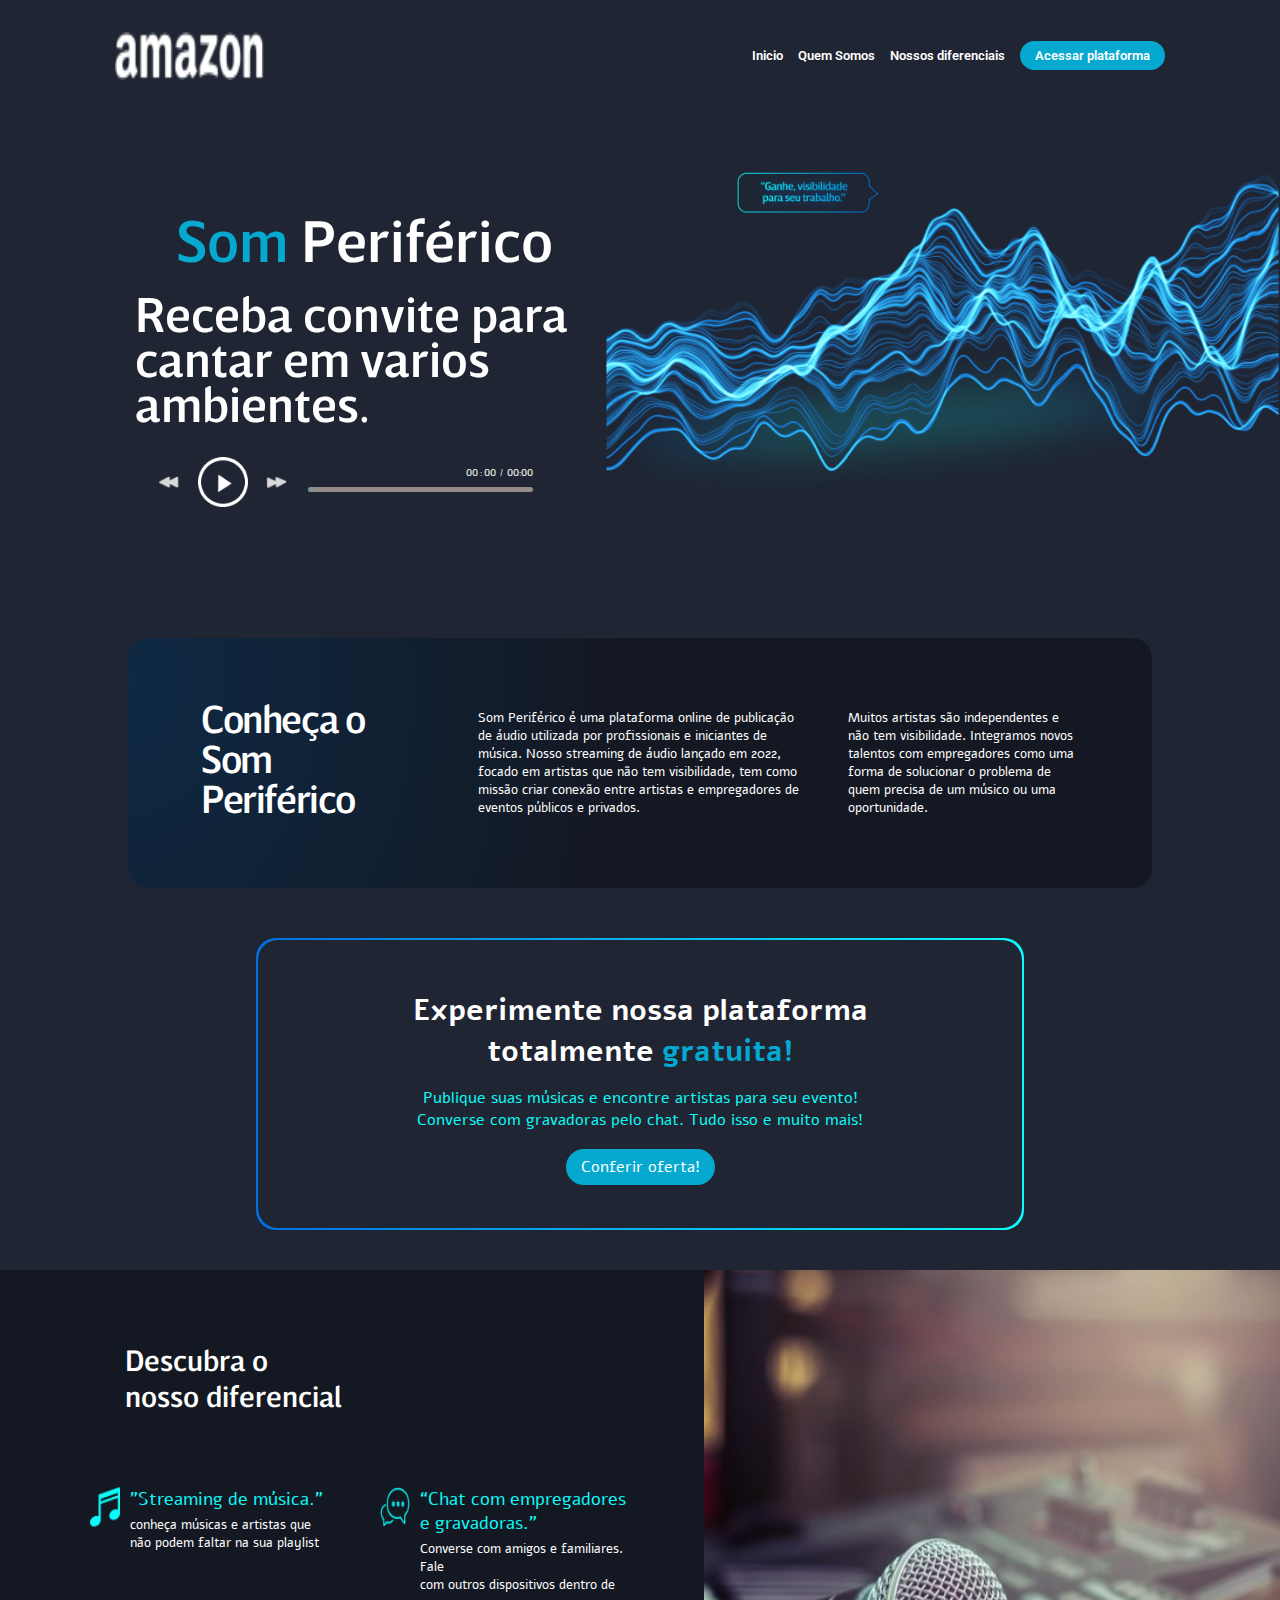
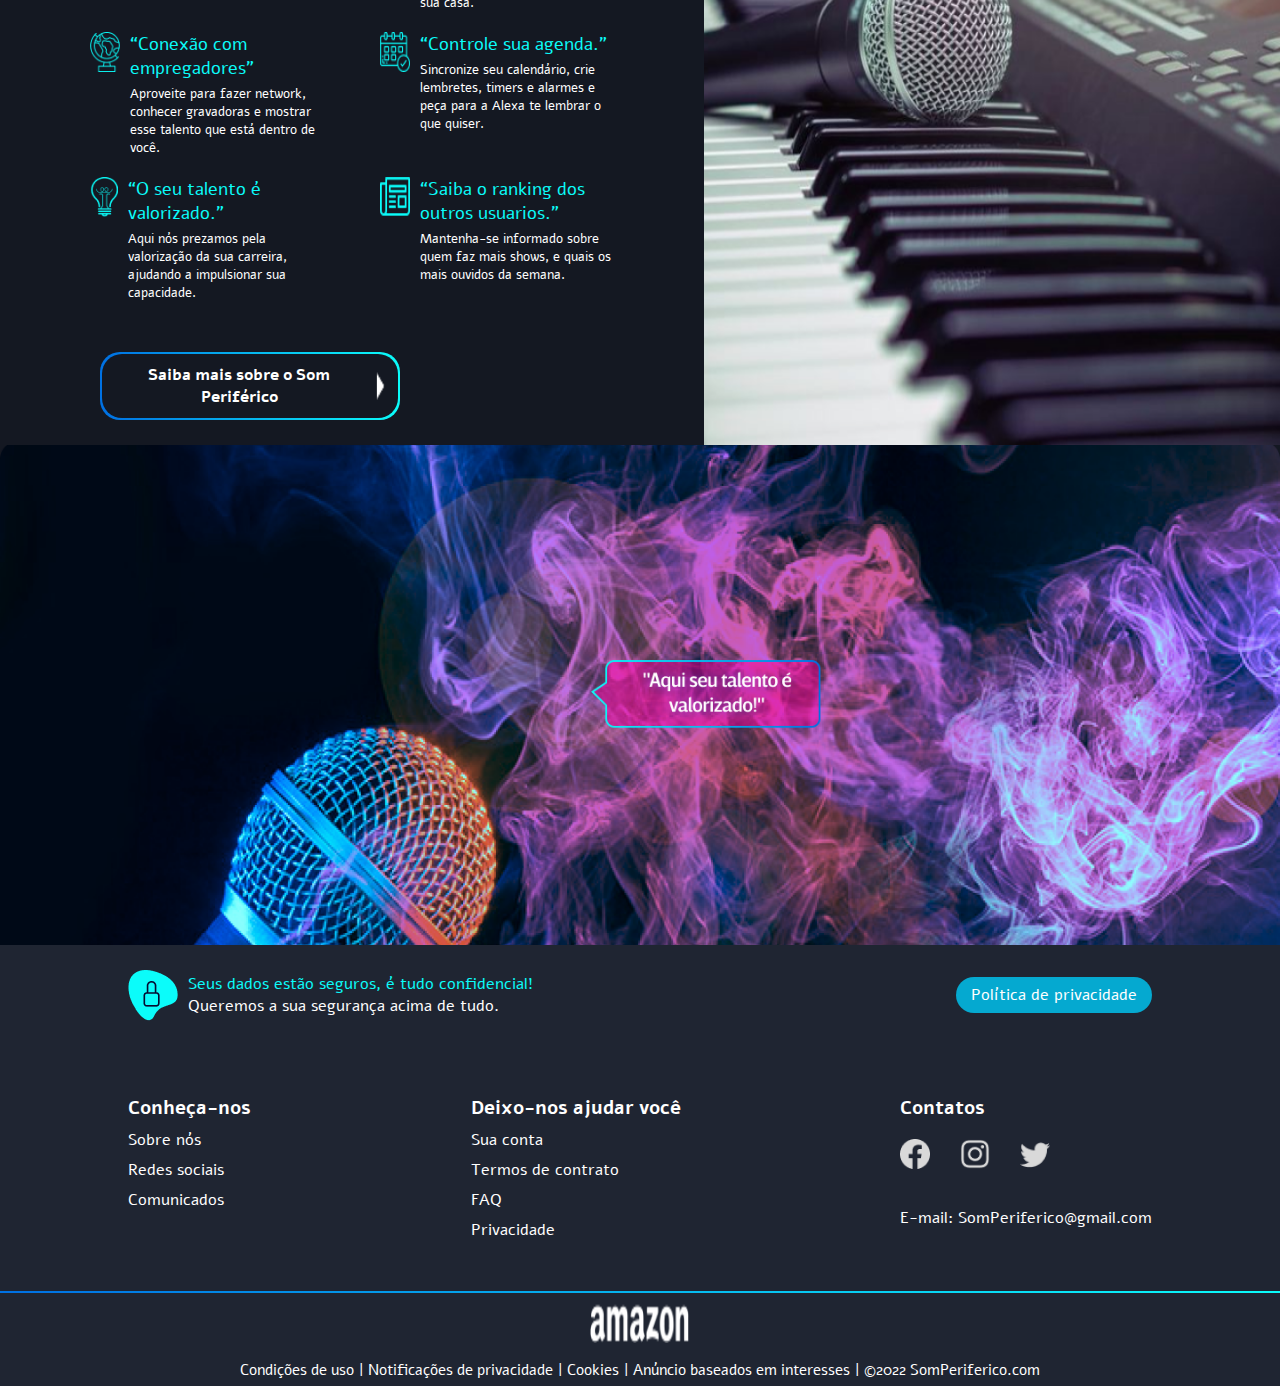
==== commit e1237bff: "subindo projeto" ====
--- a/index.html
+++ b/index.html
@@ -1,220 +1,299 @@
 <!DOCTYPE html>
 <html lang="en">
-
-<head>
-    <meta charset="UTF-8">
-    <meta http-equiv="X-UA-Compatible" content="IE=edge">
-    <meta name="viewport" content="width=device-width, initial-scale=1.0">
-    <link rel="stylesheet" href="./css/fonts.css">
-    <link rel="stylesheet" href="./css/index.css">
-    <title>Home</title>
-</head>
-
-<body>
-
-    <header>
-        <nav>
-            <img src="./img/home/logo.png" alt="logo" class="logo">
-
-            <div class="menu-icon" id="menu-icon">
-                <img src="./img/home/menu.png" alt="icone de menu">
+    <head>
+        <meta charset="UTF-8" />
+        <meta http-equiv="X-UA-Compatible" content="IE=edge" />
+        <meta name="viewport" content="width=device-width, initial-scale=1.0" />
+        <link rel="stylesheet" href="./css/fonts.css" />
+        <link rel="stylesheet" href="./css/index.css" />
+        <title>Home</title>
+    </head>
+
+    <body>
+        <header>
+            <nav>
+                <img src="./img/home/logo.png" alt="logo" class="logo" />
+
+                <div class="menu-icon" id="menu-icon">
+                    <img src="./img/home/menu.png" alt="icone de menu" />
+                </div>
+
+                <ul class="menu-principal" id="menu-principal">
+                    <li><a href="#">Inicio</a></li>
+                    <li><a href="#quemSomos">Quem Somos</a></li>
+                    <li><a href="#diferenciais">Nossos diferenciais</a></li>
+                    <li>
+                        <a href="./login/index.html" class="acessar"
+                            >Acessar plataforma</a
+                        >
+                    </li>
+                </ul>
+            </nav>
+        </header>
+        <main>
+            <section class="section-1">
+                <div class="esquerda">
+                    <span class="titulo pulsar"
+                        ><span>Som</span> Periférico</span
+                    >
+                    <p>Receba convite para cantar em varios ambientes.</p>
+                    <div class="player">
+                        <img
+                            src="./img/home/back.png"
+                            alt=""
+                            class="back"
+                            id="back"
+                        />
+                        <img
+                            src="./img/home/play.png"
+                            alt=""
+                            class="play"
+                            id="play"
+                        />
+                        <img
+                            src="./img/home/next.png"
+                            alt=""
+                            class="next"
+                            id="next"
+                        />
+                        <div class="progresso">
+                            <span>
+                                <span class="atual" id="atual">00:00 </span>
+                                &nbsp; / &nbsp;
+                                <span class="total" id="total"> 00:00</span>
+                            </span>
+                            <input
+                                type="range"
+                                class=""
+                                id="progresso"
+                                value="25"
+                            />
+                        </div>
+                    </div>
+                </div>
+                <div class="direita">
+                    <img
+                        src="./img/home/Imagem_destaque.png"
+                        class="pulsar"
+                        alt="imagem"
+                    />
+                </div>
+            </section>
+
+            <section class="section-2" id="quemSomos">
+                <div>
+                    <h5>Conheça o Som Periférico</h5>
+                    <p>
+                        Som Periférico é uma plataforma online de publicação de
+                        áudio utilizada por profissionais e iniciantes de
+                        música. Nosso streaming de áudio lançado em 2022, focado
+                        em artistas que não tem visibilidade, tem como missão
+                        criar conexão entre artistas e empregadores de eventos
+                        públicos e privados.
+                    </p>
+                    <p class="ultimo-texto">
+                        Muitos artistas são independentes e não tem
+                        visibilidade. Integramos novos talentos com empregadores
+                        como uma forma de solucionar o problema de quem precisa
+                        de um músico ou uma oportunidade.
+                    </p>
+                </div>
+            </section>
+
+            <section class="section-4">
+                <div class="borda">
+                    <div class="conteudo">
+                        <h4>
+                            Experimente nossa plataforma
+                            <br />
+                            totalmente <span class="destaque"> gratuita!</span>
+                        </h4>
+                        <p>
+                            Publique suas músicas e encontre artistas para seu
+                            evento! <br />
+                            Converse com gravadoras pelo chat. Tudo isso e muito
+                            mais!
+                        </p>
+                        <a href="#" class="acessar">Conferir oferta!</a>
+                    </div>
+                </div>
+            </section>
+
+            <section class="section-5" id="diferenciais">
+                <div class="esquerda">
+                    <div class="conteudo">
+                        <h4>
+                            Descubra o <br />
+                            nosso diferencial
+                        </h4>
+                        <div class="diferenciais">
+                            <div class="diferencial">
+                                <img src="./img/home/nota-musical.png" alt="" />
+                                <div>
+                                    <h5>"Streaming de música."</h5>
+                                    <p>
+                                        conheça músicas e artistas que <br />
+                                        não podem faltar na sua playlist
+                                    </p>
+                                </div>
+                            </div>
+                            <div class="diferencial">
+                                <img src="./img/home/Group.png" alt="" />
+                                <div>
+                                    <h5>
+                                        “Chat com empregadores e gravadoras.”
+                                    </h5>
+                                    <p>
+                                        Converse com amigos e familiares. Fale
+                                        <br />
+                                        com outros dispositivos dentro de sua
+                                        casa.
+                                    </p>
+                                </div>
+                            </div>
+                            <div class="diferencial">
+                                <img
+                                    src="./img/home/globo-terrestre.png"
+                                    alt=""
+                                />
+                                <div>
+                                    <h5>“Conexão com empregadores”</h5>
+                                    <p>
+                                        Aproveite para fazer network, <br />
+                                        conhecer gravadoras e mostrar <br />
+                                        esse talento que está dentro de <br />
+                                        você.
+                                    </p>
+                                </div>
+                            </div>
+                            <div class="diferencial">
+                                <img src="./img/home/data-limite.png" alt="" />
+                                <div>
+                                    <h5>“Controle sua agenda.”</h5>
+                                    <p>
+                                        Sincronize seu calendário, crie <br />
+                                        lembretes, timers e alarmes e <br />
+                                        peça para a Alexa te lembrar o <br />
+                                        que quiser.
+                                    </p>
+                                </div>
+                            </div>
+                            <div class="diferencial">
+                                <img src="./img/home/talento.png" alt="" />
+                                <div>
+                                    <h5>“O seu talento é valorizado.”</h5>
+                                    <p>
+                                        Aqui nós prezamos pela <br />
+                                        valorização da sua carreira, <br />
+                                        ajudando a impulsionar sua <br />
+                                        capacidade.
+                                    </p>
+                                </div>
+                            </div>
+                            <div class="diferencial">
+                                <img src="./img/home/jornal.png" alt="" />
+                                <div>
+                                    <h5>
+                                        “Saiba o ranking dos outros usuarios.”
+                                    </h5>
+                                    <p>
+                                        Mantenha-se informado sobre <br />
+                                        quem faz mais shows, e quais os <br />
+                                        mais ouvidos da semana.
+                                    </p>
+                                </div>
+                            </div>
+                        </div>
+                        <div href="#" class="saiba-mais">
+                            <a href="#">
+                                <p>
+                                    Saiba mais sobre o Som Periférico
+                                    <img
+                                        src="./img/home/dashicons_controls-play.png"
+                                        alt=""
+                                    />
+                                </p>
+                            </a>
+                        </div>
+                    </div>
+                </div>
+
+                <div class="direita">
+                    <img src="./img/home/mic.png" alt="" />
+                </div>
+            </section>
+
+            <section class="section-6"></section>
+        </main>
+        <footer>
+            <div class="privacidade">
+                <div>
+                    <img src="./img/home/cadeado.png" alt="" />
+                    <div>
+                        <p class="destaque">
+                            Seus dados estão seguros, é tudo confidencial!
+                        </p>
+                        <p>Queremos a sua segurança acima de tudo.</p>
+                    </div>
+                </div>
+                <div>
+                    <a
+                        href="./suporte/suporte/privacidade/index.html"
+                        class="acessar"
+                        >Política de privacidade</a
+                    >
+                </div>
             </div>
-
-            <ul class="menu-principal" id="menu-principal">
-                <li> <a href="#">Inicio</a> </li>
-                <li> <a href="#">Nossos Artistas</a> </li>
-                <li> <a href="#">Quem Somos</a> </li>
-                <li> <a href="./login/index.html" class="acessar">Acessar plataforma</a> </li>
-            </ul>
-        </nav>
-    </header>
-    <main>
-        <section class="section-1">
-            <div class="esquerda">
-                <span class="titulo pulsar"><span>Tech</span> ninjas</span>
-                <p>Receba convite para cantar em varios ambientes.</p>
-                <div class="player">
-                    <img src="./img/home/back.png" alt="" class="back" id="back" />
-                    <img src="./img/home/play.png" alt="" class="play" id="play" />
-                    <img src="./img/home/next.png" alt="" class="next" id="next" />
-                    <div class="progresso">
-                        <span>
-                            <span class="atual" id="atual">00:00 </span> &nbsp; / &nbsp; <span class="total" id="total">
-                                00:00</span>
-                        </span>
-                        <input type="range" class="" id="progresso" value="25">
-                    </div>
+            <div class="navegacao">
+                <div>
+                    <h5>Conheça-nos</h5>
+                    <span>Sobre nós</span>
+                    <span>Redes sociais</span>
+                    <span>Comunicados</span>
+                </div>
+                <div>
+                    <h5>Deixo-nos ajudar você</h5>
+                    <a href="./login/index.html">
+                        <span>Sua conta</span>
+                    </a>
+                    <a href="./suporte/suporte/termos/index.html">
+                        <span>Termos de contrato</span>
+                    </a>
+                    <a href="./suporte/suporte.html">
+                        <span>FAQ</span>
+                    </a>
+                    <a href="./suporte/suporte/privacidade/index.html">
+                        <span>Privacidade</span>
+                    </a>
+                </div>
+                <div>
+                    <h5>Contatos</h5>
+                    <div class="redes">
+                        <img src="./img/home/face.png" alt="" />
+                        <img src="./img/home/insta.png" alt="" />
+                        <img src="./img/home/twitter.png" alt="" />
+                    </div>
+                    <br />
+                    <span>E-mail: SomPeriferico@gmail.com</span>
                 </div>
             </div>
-            <div class="direita">
-                <img src="./img/home/Imagem_destaque.png" class="pulsar" alt="imagem">
+            <div class="fim-footer">
+                <img src="./img/home/logo.png" class="logo" alt="" />
+                <div>
+                    <span>Condições de uso</span>
+                    <span> | </span>
+                    <span>Notificações de privacidade</span>
+                    <span> | </span>
+                    <span>Cookies</span>
+                    <span> | </span>
+                    <span>Anúncio baseados em interesses</span>
+                    <span> | </span>
+                    <span>&copy;2022 SomPeriferico.com</span>
+                </div>
             </div>
-        </section>
-
-        <section class="section-2">
-            <div>
-                <h5>Conheça o tech ninjas</h5>
-                <p>Tech ninjas é uma plataforma online de publicação de áudio utilizada por profissionais e iniciantes
-                    de música em São Paulo. Nosso streaming de áudio lançado em 2022, focado para artistas que não tem
-                    visibilidade, tem como missão criar conexão entre artistas e empregadores de eventos públicos e
-                    privados.</p>
-                <p class="ultimo-texto">Muitos artistas hoje em dia são independentes e não tem visibilidade. Integramos
-                    novos talentos com
-                    empregadores como uma forma de solucionar o problema de quem precisa de um músico ou uma
-                    oportunidade.</p>
-            </div>
-        </section>
-
-        <section class="section-4">
-            <div class="borda">
-                <div class="conteudo">
-                    <h4>
-                        Experimente nossa plataforma
-                        <br>
-                        totalmente <span class="destaque"> gratuita!</span>
-                    </h4>
-                    <p>
-                        Publique suas músicas e encontre artistas para seu evento! <br>
-                        Converse com gravadoras pelo chat. Tudo isso e muito mais!
-                    </p>
-                    <a href="#" class="acessar">Conferir oferta!</a>
-                </div>
-            </div>
-        </section>
-
-        <section class="section-5">
-            <div class="esquerda">
-                <div class="conteudo">
-                    <h4>Descubra o <br> nosso diferencial </h4>
-                    <div class="diferenciais">
-                        <div class="diferencial">
-                            <img src="./img/home/nota-musical.png" alt="">
-                            <div>
-                                <h5>"Streaming de música."</h5>
-                                <p>conheça músicas e artistas que <br> não podem faltar na sua playlist </p>
-                            </div>
-                        </div>
-                        <div class="diferencial">
-                            <img src="./img/home/Group.png" alt="">
-                            <div>
-                                <h5>“Chat com empregador e gravadoras.”</h5>
-                                <p>Faça chamadas de voz e vídeo <br> com amigos e familiares. Fale <br> com outros
-                                    dispositivos
-                                    Echo de <br> sua casa. </p>
-                            </div>
-                        </div>
-                        <div class="diferencial">
-                            <img src="./img/home/globo-terrestre.png" alt="">
-                            <div>
-                                <h5>“Conexão com empregadores”</h5>
-                                <p>Aproveite para fazer networks, <br> conhecer gravadoras e mostrar <br> esse talento
-                                    que está dentro de <br> você.</p>
-                            </div>
-                        </div>
-                        <div class="diferencial">
-                            <img src="./img/home/data-limite.png" alt="">
-                            <div>
-                                <h5>“Controle sua agenda.”</h5>
-                                <p>Sincronize seu calendário, crie <br> lembretes, timers e alarmes e <br> peça para a
-                                    Alexa te
-                                    lembrar o <br> que quiser.
-                                </p>
-                            </div>
-                        </div>
-                        <div class="diferencial">
-                            <img src="./img/home/talento.png" alt="">
-                            <div>
-                                <h5>“O seu talento é valorizado.”</h5>
-                                <p>Aqui nós prezamos pela <br> valorização da sua carreira, <br> ajudando impulsionar a
-                                    sua <br>
-                                    capacidade. </p>
-                            </div>
-                        </div>
-                        <div class="diferencial">
-                            <img src="./img/home/jornal.png" alt="">
-                            <div>
-                                <h5>“Saiba o ranking dos outros usuarios.”</h5>
-                                <p>Matenha-se informado sobre <br> quem fez mais shows, e quais os <br> mais ouvidos da
-                                    semana.
-                                </p>
-                            </div>
-                        </div>
-                    </div>
-                    <div href="#" class="saiba-mais">
-                        <a href="#">
-                            <p>Saiba mais sobre o Tech ninjas <img src="./img/home/dashicons_controls-play.png" alt="">
-                            </p>
-                        </a>
-                    </div>
-                </div>
-            </div>
-
-            <div class="direita">
-                <img src="./img/home/mic.png" alt="">
-            </div>
-        </section>
-
-        <section class="section-6">
-        </section>
-    </main>
-    <footer>
-        <div class="privacidade">
-            <div>
-                <img src="./img/home/cadeado.png" alt="">
-                <div>
-                    <p class="destaque">Seus dados estão seguros, é tudo confidencial!</p>
-                    <p>Queremos a sua segurança acima de tudo.</p>
-                </div>
-            </div>
-            <div>
-
-                <a href="#" class="acessar">Políca de privacidade</a>
-            </div>
-        </div>
-        <div class="navegacao">
-            <div>
-                <h5>Conheça-nos</h5>
-                <span>Sobre nós</span>
-                <span>Redes sociais</span>
-                <span>Comunicados</span>
-            </div>
-            <div>
-                <h5>Deixo-nos ajudar você</h5>
-                <span>Sua conta</span>
-                <span>Termos de contrato</span>
-                <span>FAQ</span>
-                <span>Suporte</span>
-            </div>
-            <div>
-                <h5>Contatos</h5>
-                <div class="redes">
-                    <img src="./img/home/face.png" alt="" />
-                    <img src="./img/home/insta.png" alt="" />
-                    <img src="./img/home/twitter.png" alt="" />
-                </div>
-                <br>
-                <span>E-mail: techninjas@gmail.com</span>
-            </div>
-        </div>
-        <div class="fim-footer">
-            <img src="./img/home/logo.png" alt="">
-            <div>
-                <span>Condições de uso</span>
-                <span> | </span>
-                <span>Notificações de privacidade</span>
-                <span> | </span>
-                <span>Cookies</span>
-                <span> | </span>
-                <span>Anúncio baseados em interesses</span>
-                <span> | </span>
-                <span>&copy;2022 Techninjas.com</span>
-            </div>
-        </div>
-    </footer>
-
-    <audio src="" id="audio"></audio>
-    <script src="./js/index.js"></script>
-
-</body>
-
-</html>+        </footer>
+
+        <audio src="" id="audio"></audio>
+        <script src="./js/index.js"></script>
+    </body>
+</html>
--- a/css/fonts.css
+++ b/css/fonts.css
@@ -1,5 +1,7 @@
 @import url("https://fonts.googleapis.com/css2?family=Roboto&display=swap");
 @import url("https://fonts.googleapis.com/css2?family=Alef&display=swap");
+@import url("https://fonts.googleapis.com/css2?family=Bebas+Neue&display=swap");
+@import url('https://fonts.googleapis.com/css2?family=Inika&display=swap');
 
 @font-face {
     font-family: Breve-Sans-Text-Medium;
--- a/css/index.css
+++ b/css/index.css
@@ -29,11 +29,12 @@
     width: 82%;
     margin: 0 auto;
     padding: 30px 0;
+    align-items: center;
 }
 
 .logo {
-    width: 80px;
-    height: 15px;
+    width: 150px;
+    height: 50px;
 }
 
 .menu-principal {
@@ -83,6 +84,9 @@
 
 .section-1 .titulo {
     font-size: 60px;
+    text-align: right;
+    width: 90%;
+    margin: 0 auto;
 }
 
 .section-1 .esquerda p {
@@ -453,8 +457,8 @@
 }
 
 .fim-footer img {
-    width: 75px;
-    height: 20px;
+    width: 100px;
+    height: 40px;
     margin-bottom: 10px;
 }
 
@@ -473,3 +477,136 @@
 .redes img {
     width: 30px;
 }
+
+.menu-icon {
+    display: none;
+}
+
+.menu-icon img {
+    width: 30px;
+}
+
+/* responsivo */
+
+@media (max-width: 768px) {
+    .section-1 {
+        margin-top: -2rem;
+    }
+
+    .section-4 .conteudo {
+        width: 100%;
+    }
+
+    .section-4 .borda {
+        width: 100%;
+    }
+
+    .section-1 .esquerda {
+        width: 100%;
+    }
+
+    .section-1 .esquerda .player {
+        margin-left: 0;
+        width: 80%;
+    }
+
+    .section-1 .esquerda p {
+        margin-left: 0;
+    }
+
+    .section-1 .direita {
+        display: none;
+    }
+
+    .section-2 div {
+        flex-direction: column;
+        height: auto;
+        gap: 2em;
+        padding: 2rem 1rem;
+    }
+
+    .section-2 h5 {
+        text-align: center;
+    }
+
+    .section-2 h5,
+    .section-2 p {
+        width: 100% !important;
+    }
+
+    .section-5 .direita {
+        display: none;
+    }
+
+    .section-5 .esquerda {
+        width: 100%;
+    }
+
+    .menu-principal {
+        position: fixed;
+        top: 0;
+        right: 0;
+        width: 60%;
+        height: 100%;
+        flex-direction: column;
+        background-color: #141822;
+        padding: 5rem 0 5rem 3rem;
+        gap: 2rem;
+        transform: translateX(100%);
+        transition: transform 0.6s ease-in;
+    }
+
+    .menu-principal li {
+        width: 100%;
+    }
+
+    .menu-principal.open {
+        transform: translateX(0);
+        z-index: 9;
+    }
+
+    .menu-icon {
+        display: inline-block;
+        cursor: pointer;
+        position: relative;
+        z-index: 10;
+    }
+}
+
+@media (max-width: 500px) {
+    .diferenciais {
+        width: 100%;
+        flex-direction: column;
+        align-items: center;
+        gap: 1rem;
+    }
+
+    .diferencial {
+        width: 100% !important;
+    }
+
+    .privacidade {
+        flex-direction: column;
+        gap: 1.5rem;
+        margin-bottom: 2rem;
+    }
+
+    footer {
+        padding-top: 1rem;
+    }
+
+    footer .navegacao {
+        margin-top: 5rem;
+        flex-wrap: wrap;
+        gap: 2rem;
+    }
+
+    footer .navegacao div {
+        width: 100%;
+        text-align: center;
+    }
+
+    .saiba-mais {
+        margin-left: -25px;
+    }
+}
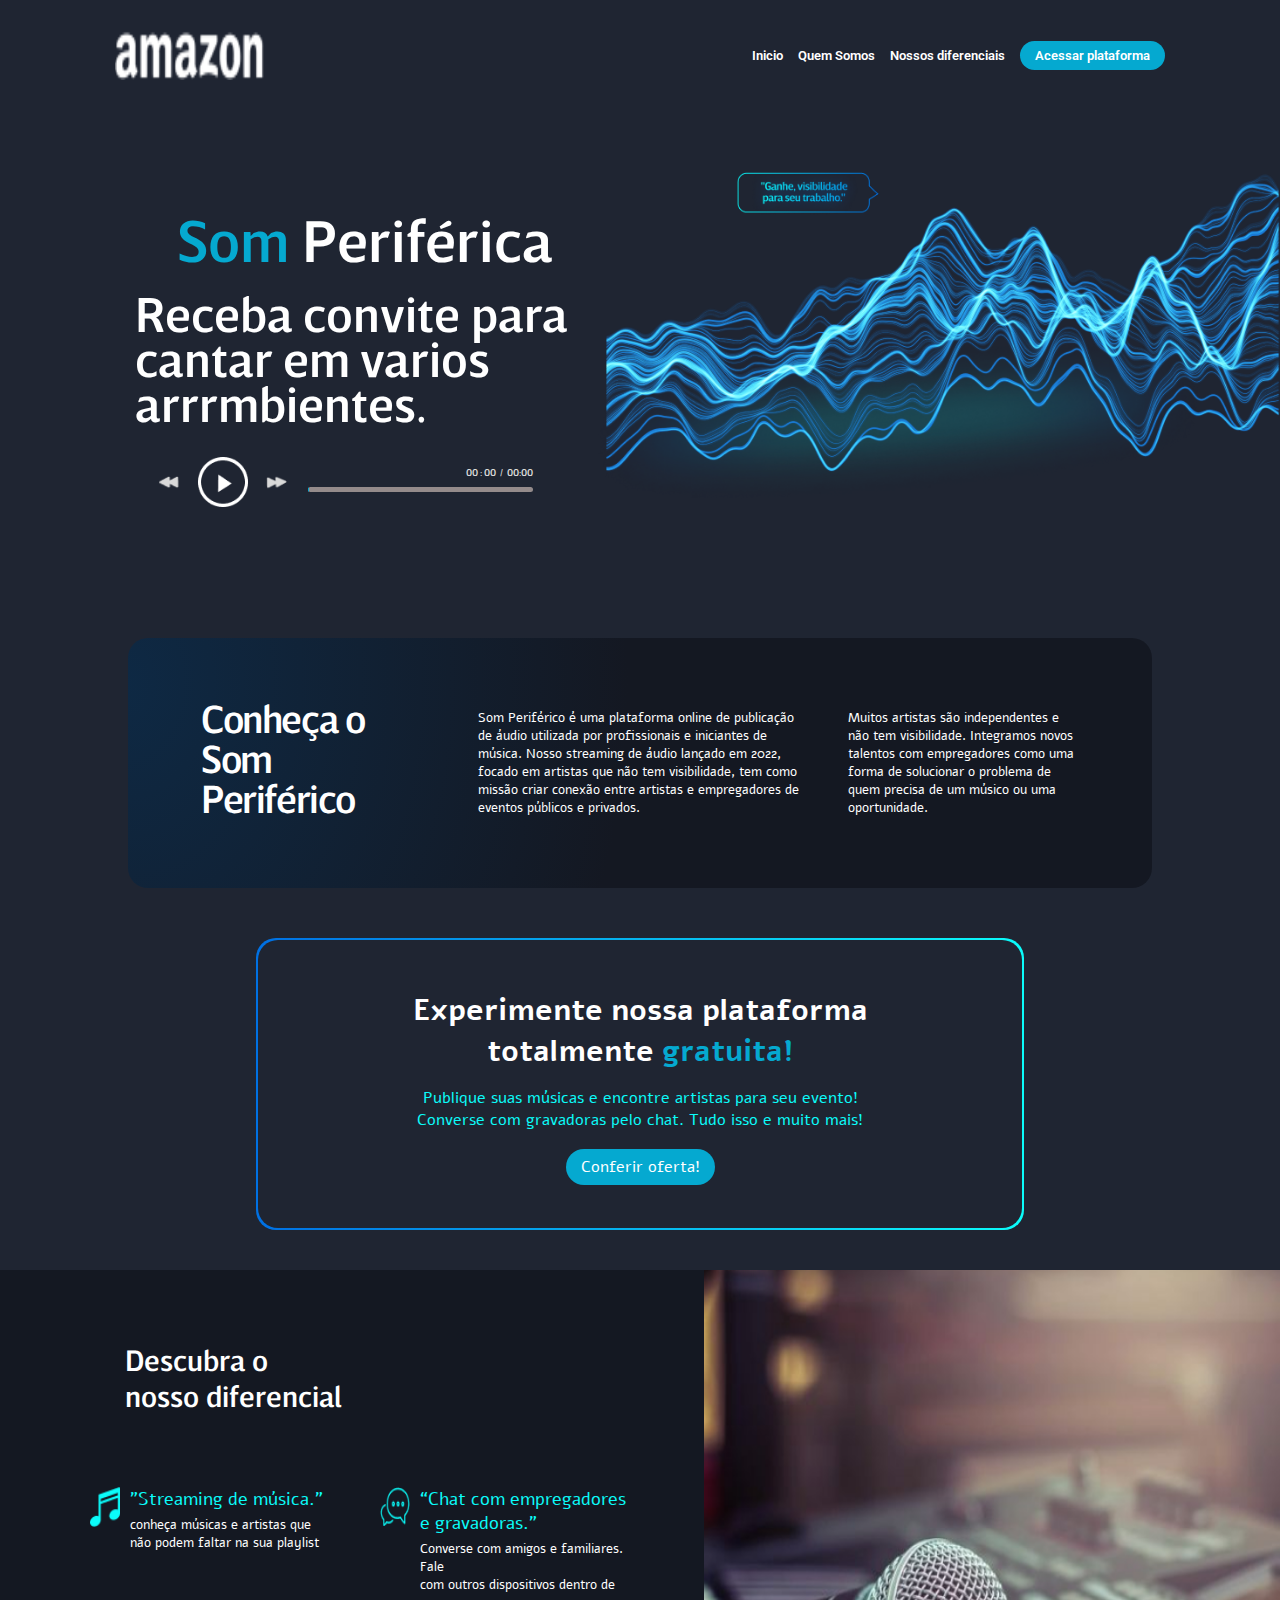
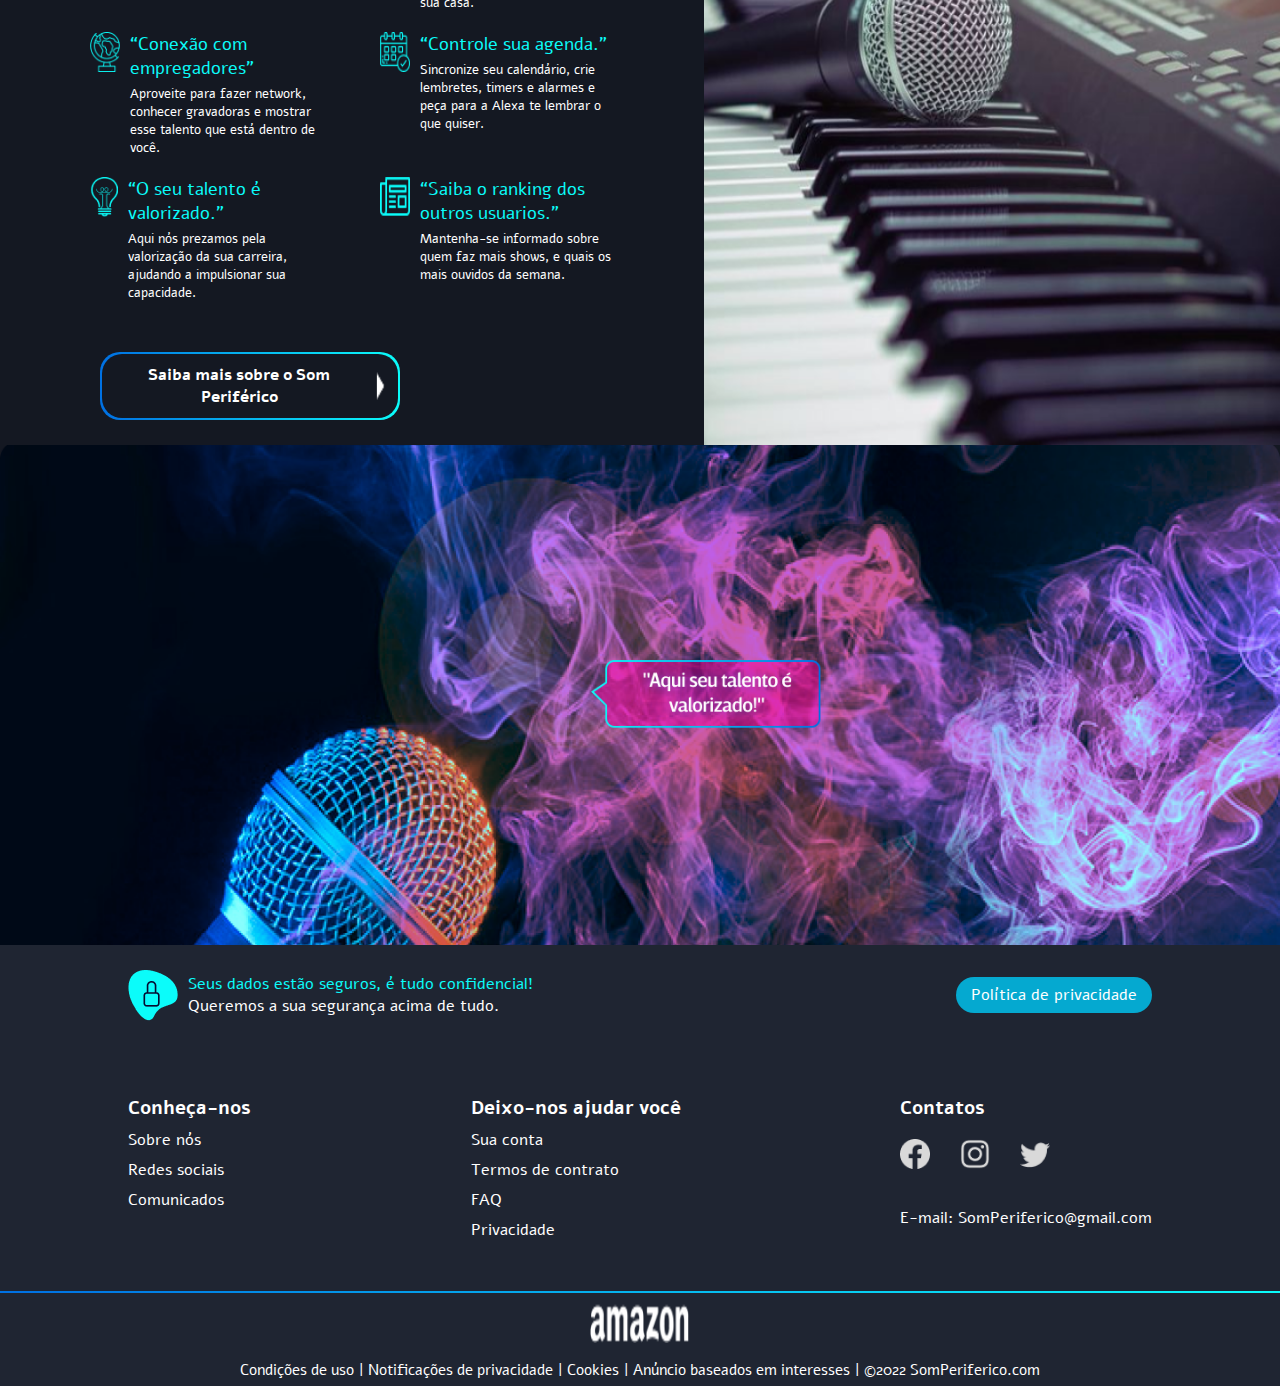
==== commit 9ade1116: "Teste" ====
--- a/index.html
+++ b/index.html
@@ -34,9 +34,9 @@
             <section class="section-1">
                 <div class="esquerda">
                     <span class="titulo pulsar"
-                        ><span>Som</span> Periférico</span
+                        ><span>Som</span> Periférica</span
                     >
-                    <p>Receba convite para cantar em varios ambientes.</p>
+                    <p>Receba convite para cantar em varios arrrmbientes.</p>
                     <div class="player">
                         <img
                             src="./img/home/back.png"
@@ -225,6 +225,7 @@
 
             <section class="section-6"></section>
         </main>
+
         <footer>
             <div class="privacidade">
                 <div>
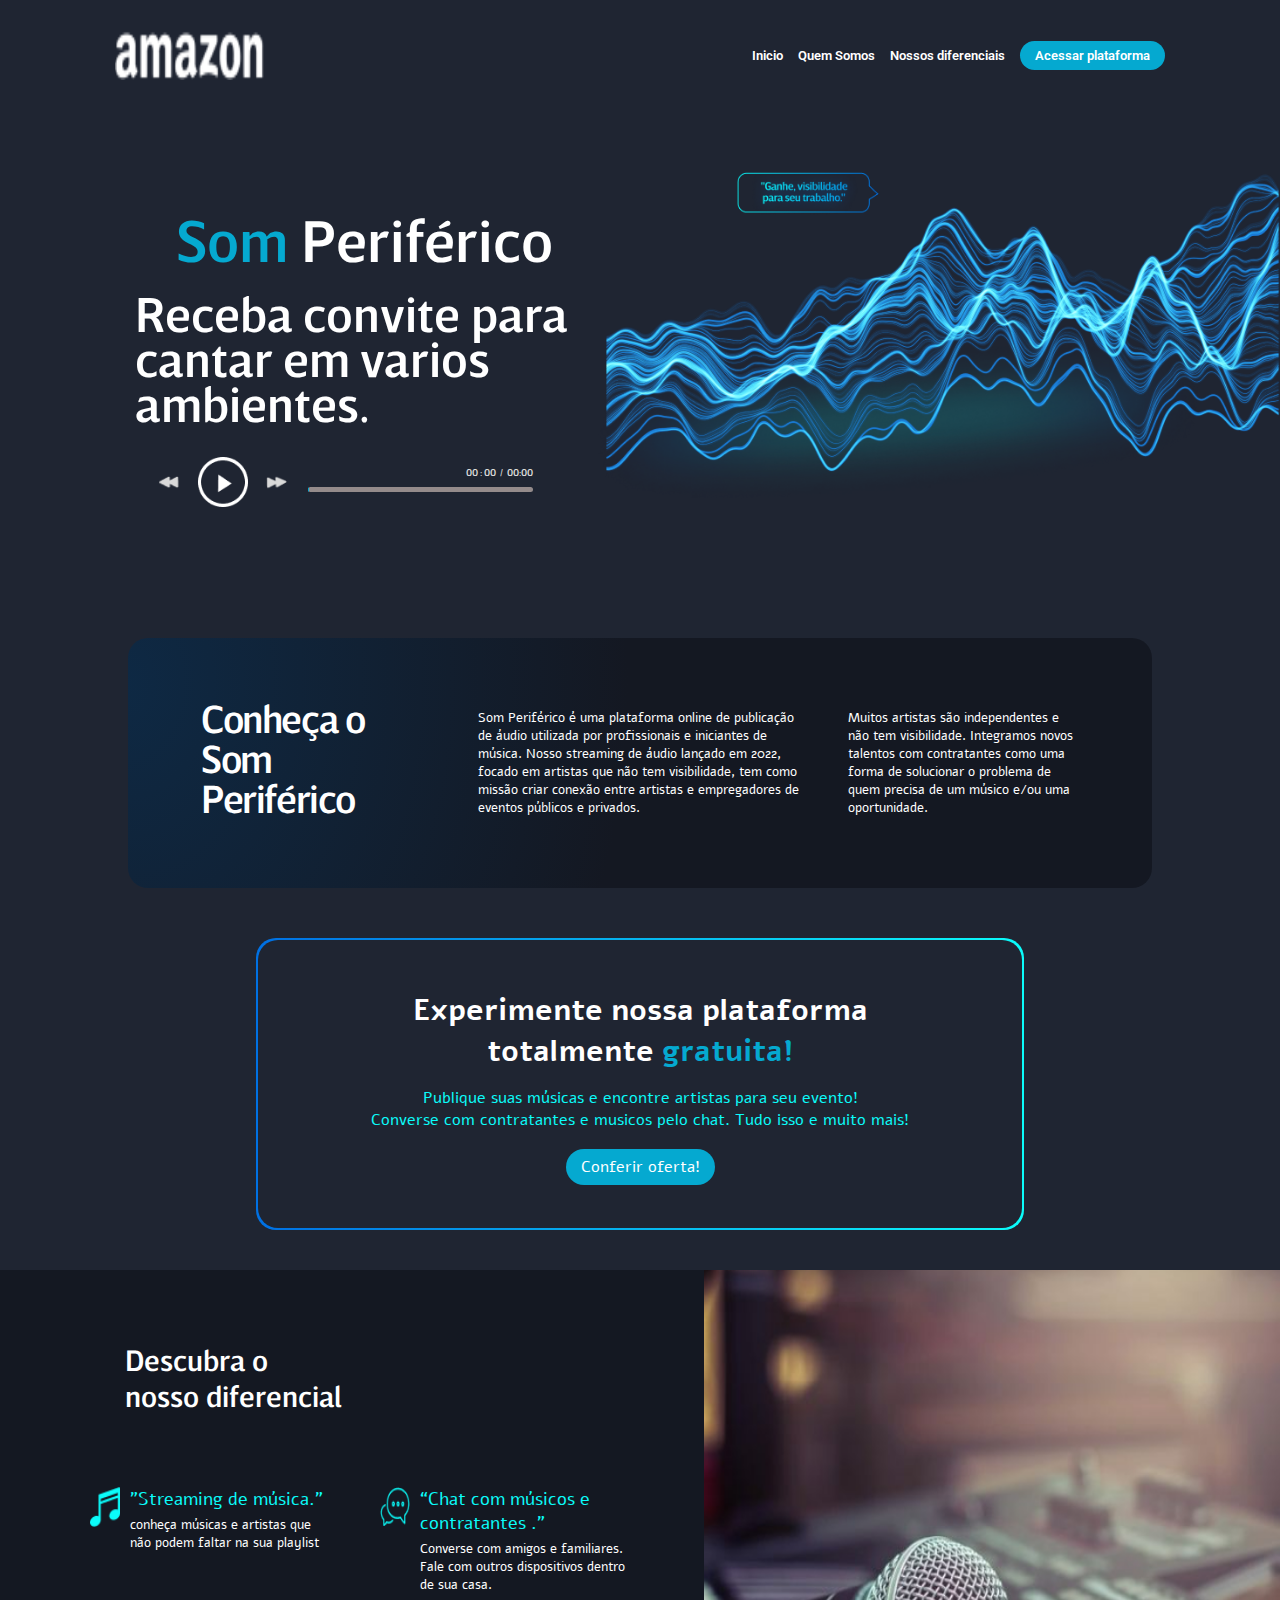
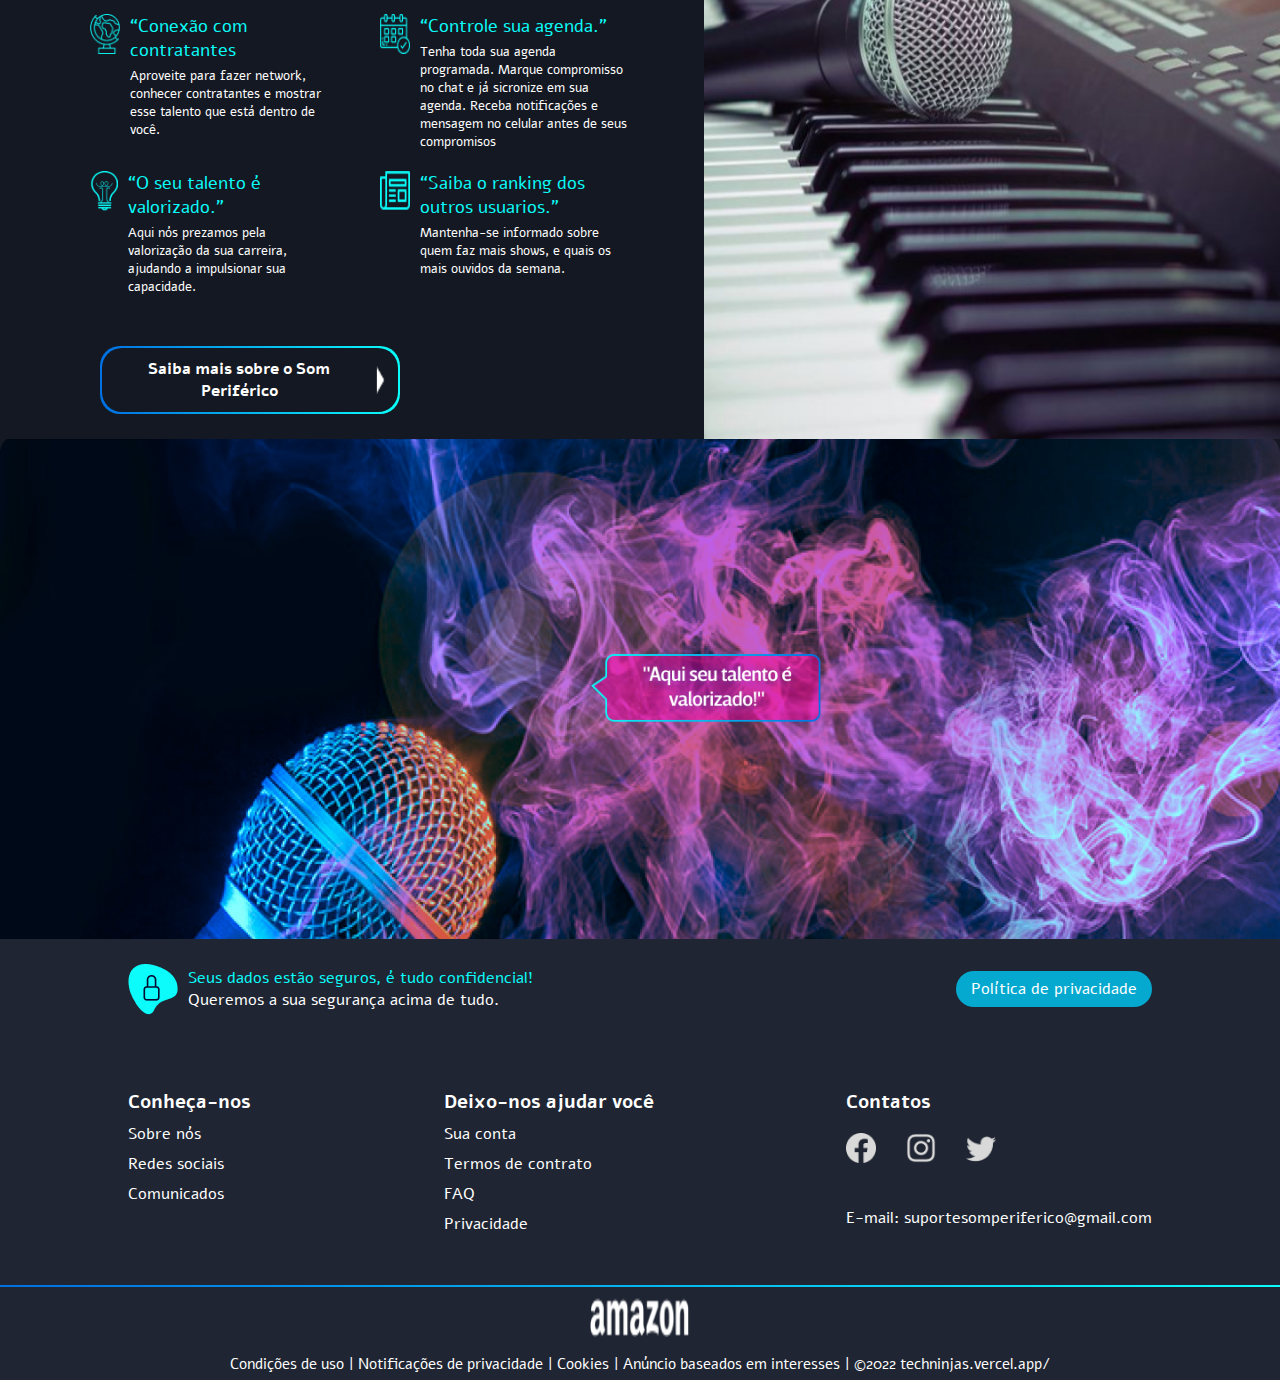
==== commit 8a579a68: "link redes sociais da home" ====
--- a/index.html
+++ b/index.html
@@ -34,9 +34,9 @@
             <section class="section-1">
                 <div class="esquerda">
                     <span class="titulo pulsar"
-                        ><span>Som</span> Periférica</span
+                        ><span>Som</span> Periférico</span
                     >
-                    <p>Receba convite para cantar em varios arrrmbientes.</p>
+                    <p>Receba convite para cantar em varios ambientes.</p>
                     <div class="player">
                         <img
                             src="./img/home/back.png"
@@ -93,9 +93,9 @@
                     </p>
                     <p class="ultimo-texto">
                         Muitos artistas são independentes e não tem
-                        visibilidade. Integramos novos talentos com empregadores
+                        visibilidade. Integramos novos talentos com contratantes
                         como uma forma de solucionar o problema de quem precisa
-                        de um músico ou uma oportunidade.
+                        de um músico e/ou uma oportunidade.
                     </p>
                 </div>
             </section>
@@ -111,7 +111,7 @@
                         <p>
                             Publique suas músicas e encontre artistas para seu
                             evento! <br />
-                            Converse com gravadoras pelo chat. Tudo isso e muito
+                            Converse com contratantes e musicos pelo chat. Tudo isso e muito
                             mais!
                         </p>
                         <a href="#" class="acessar">Conferir oferta!</a>
@@ -141,11 +141,10 @@
                                 <img src="./img/home/Group.png" alt="" />
                                 <div>
                                     <h5>
-                                        “Chat com empregadores e gravadoras.”
+                                        “Chat com músicos e contratantes .”
                                     </h5>
                                     <p>
                                         Converse com amigos e familiares. Fale
-                                        <br />
                                         com outros dispositivos dentro de sua
                                         casa.
                                     </p>
@@ -157,10 +156,10 @@
                                     alt=""
                                 />
                                 <div>
-                                    <h5>“Conexão com empregadores”</h5>
+                                    <h5>“Conexão com contratantes</h5>
                                     <p>
                                         Aproveite para fazer network, <br />
-                                        conhecer gravadoras e mostrar <br />
+                                        conhecer contratantes e mostrar <br />
                                         esse talento que está dentro de <br />
                                         você.
                                     </p>
@@ -171,10 +170,9 @@
                                 <div>
                                     <h5>“Controle sua agenda.”</h5>
                                     <p>
-                                        Sincronize seu calendário, crie <br />
-                                        lembretes, timers e alarmes e <br />
-                                        peça para a Alexa te lembrar o <br />
-                                        que quiser.
+                                        Tenha toda sua agenda programada.
+                                        Marque compromisso no chat e já sicronize em sua agenda.
+                                        Receba notificações e mensagem no celular antes de seus compromisos
                                     </p>
                                 </div>
                             </div>
@@ -270,12 +268,12 @@
                 <div>
                     <h5>Contatos</h5>
                     <div class="redes">
-                        <img src="./img/home/face.png" alt="" />
-                        <img src="./img/home/insta.png" alt="" />
-                        <img src="./img/home/twitter.png" alt="" />
+                        <a href="https://bit.ly/3Ck0edD"><img src="./img/home/face.png" alt="" /></a>
+                        <a href="https://www.instagram.com/somperifericobr/"><img src="./img/home/insta.png" alt="" /></a>
+                        <a href="https://twitter.com/SomPeriferico"><img src="./img/home/twitter.png" alt="" /></a>
                     </div>
                     <br />
-                    <span>E-mail: SomPeriferico@gmail.com</span>
+                    <span>E-mail: suportesomperiferico@gmail.com</span>
                 </div>
             </div>
             <div class="fim-footer">
@@ -289,7 +287,7 @@
                     <span> | </span>
                     <span>Anúncio baseados em interesses</span>
                     <span> | </span>
-                    <span>&copy;2022 SomPeriferico.com</span>
+                    <span>&copy;2022 techninjas.vercel.app/</span>
                 </div>
             </div>
         </footer>
